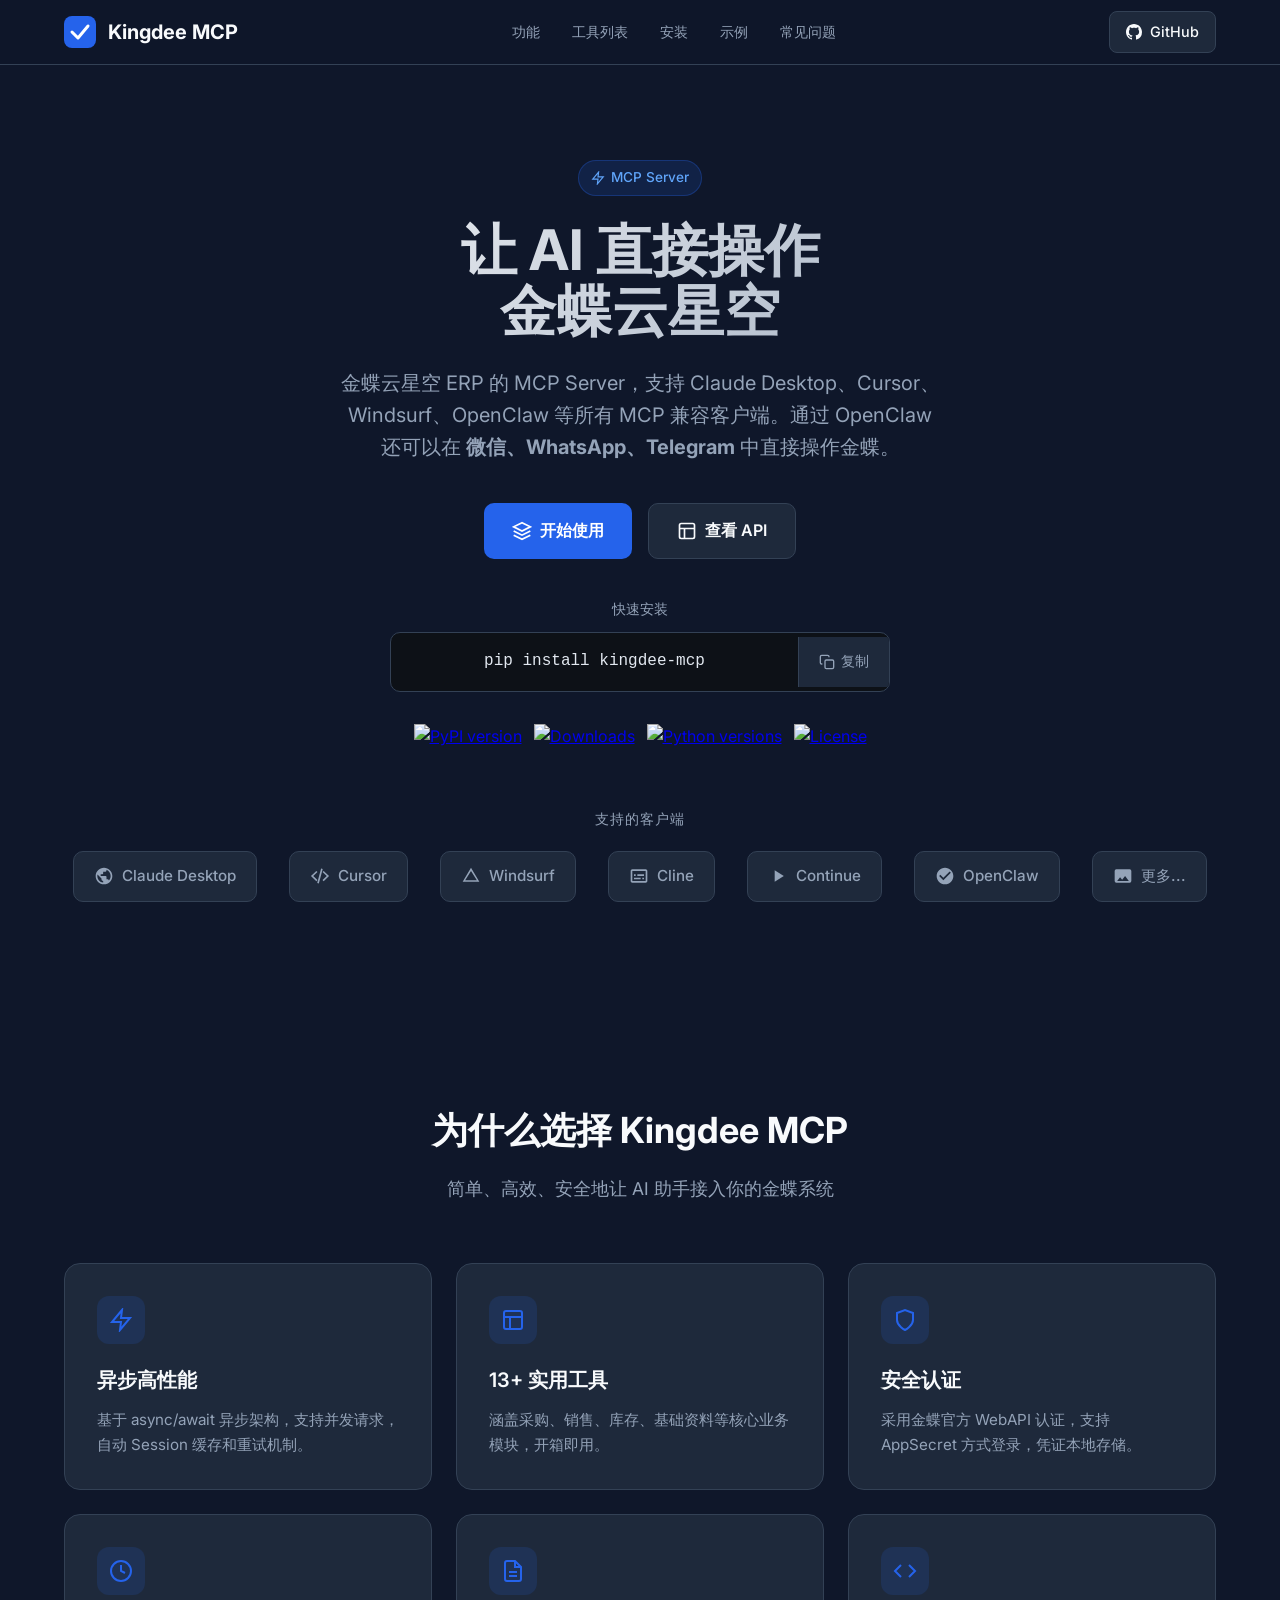
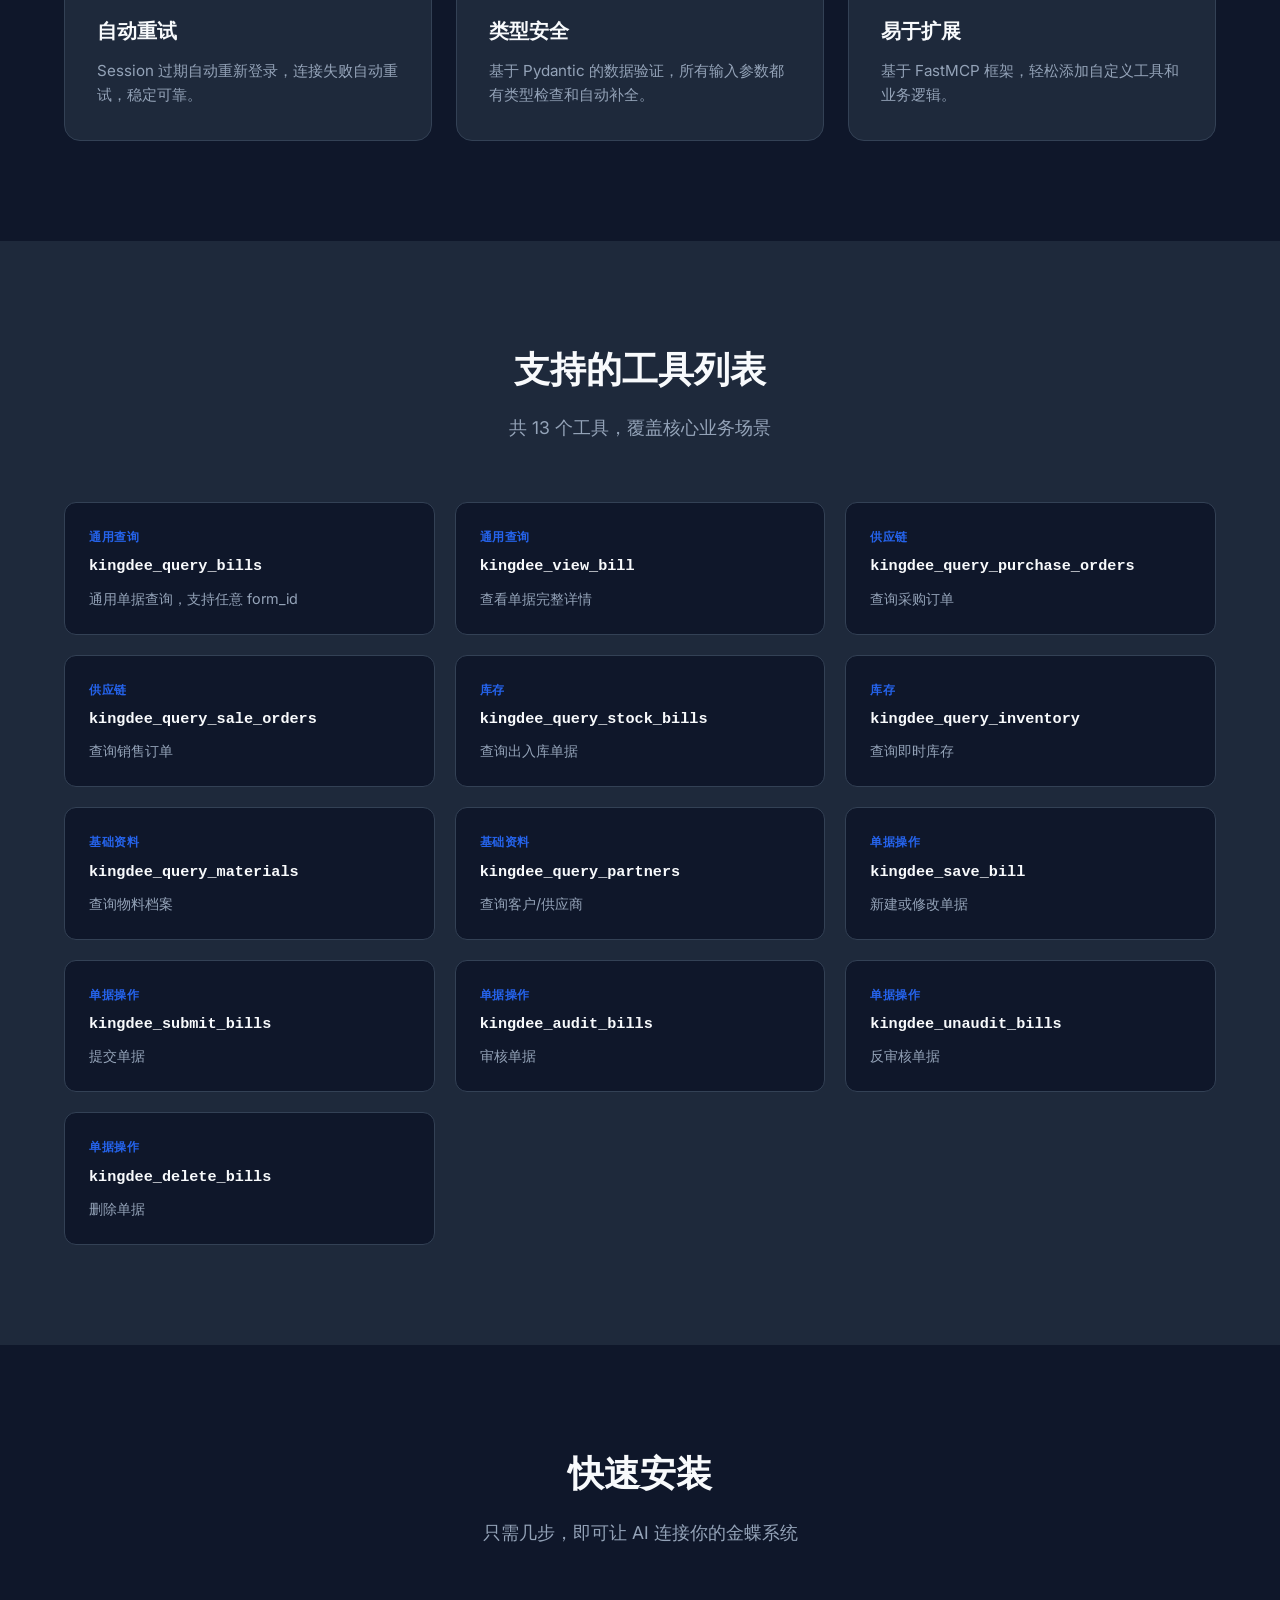
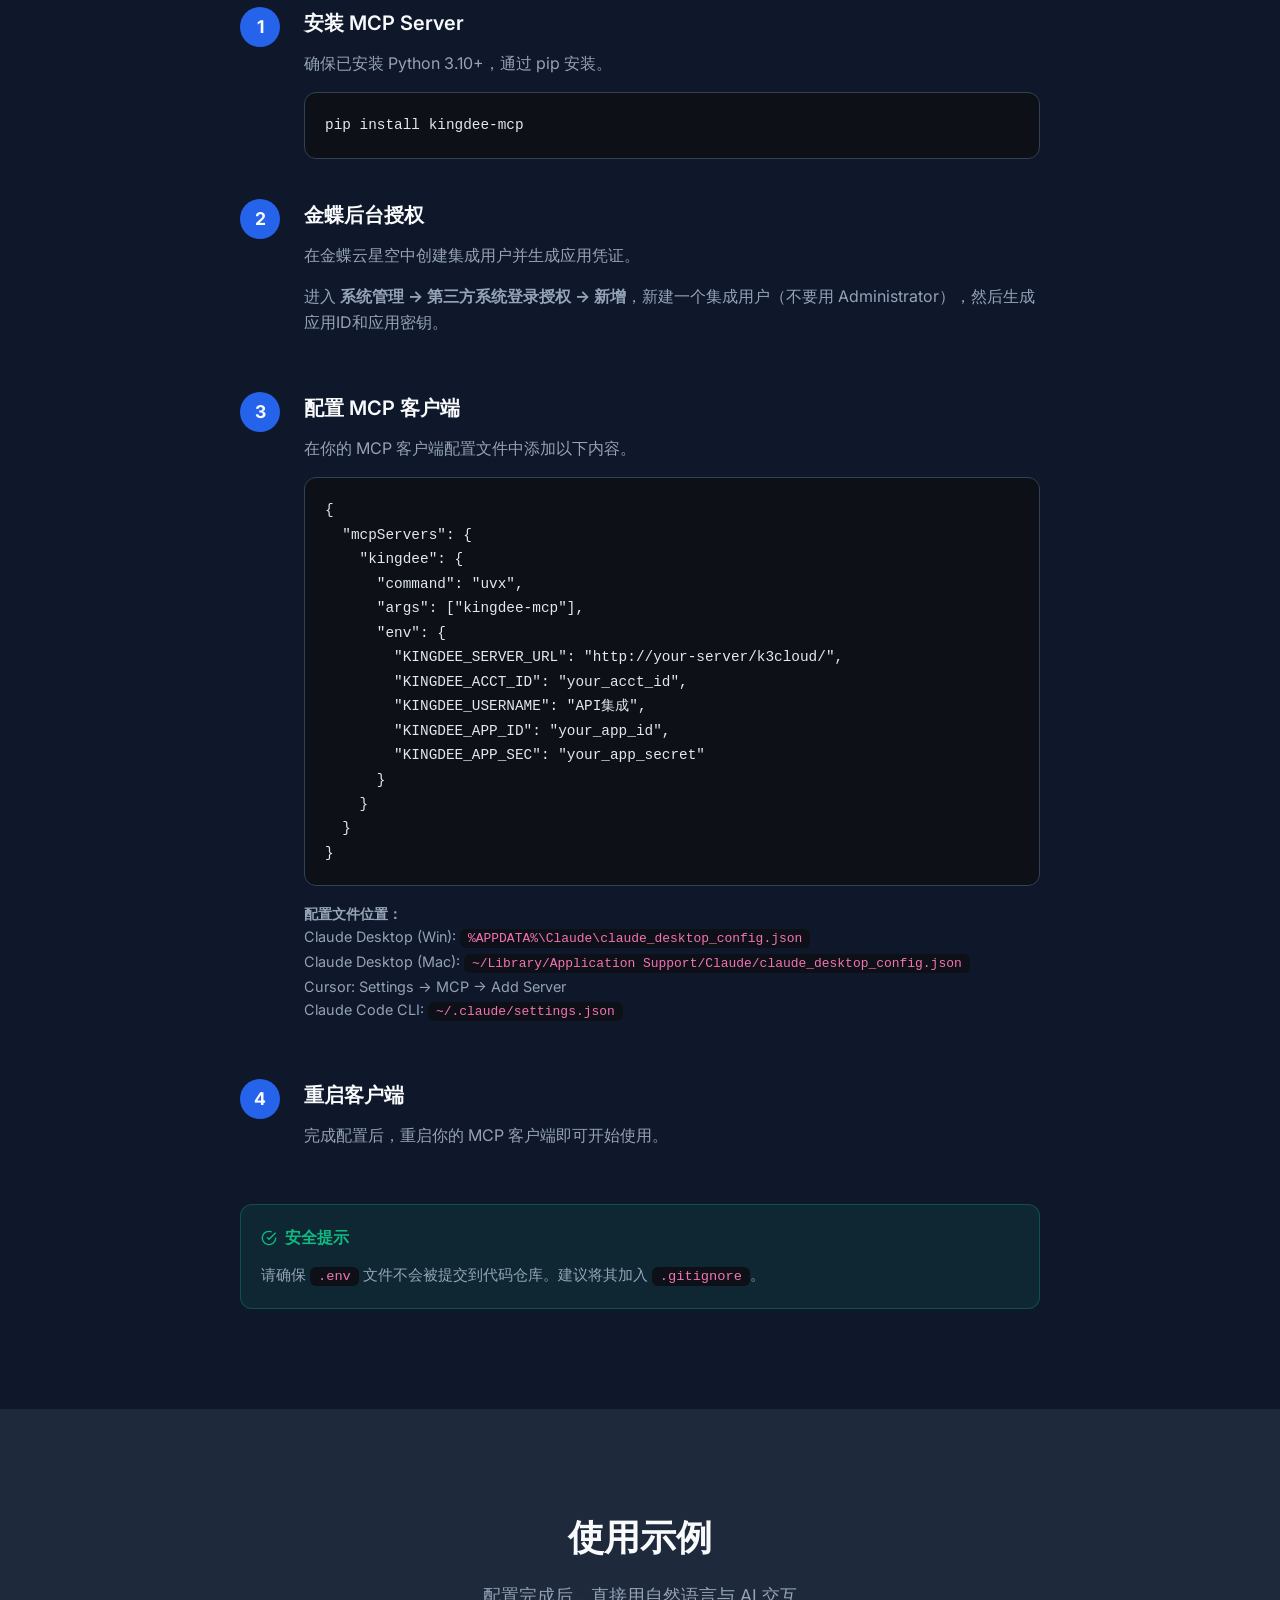
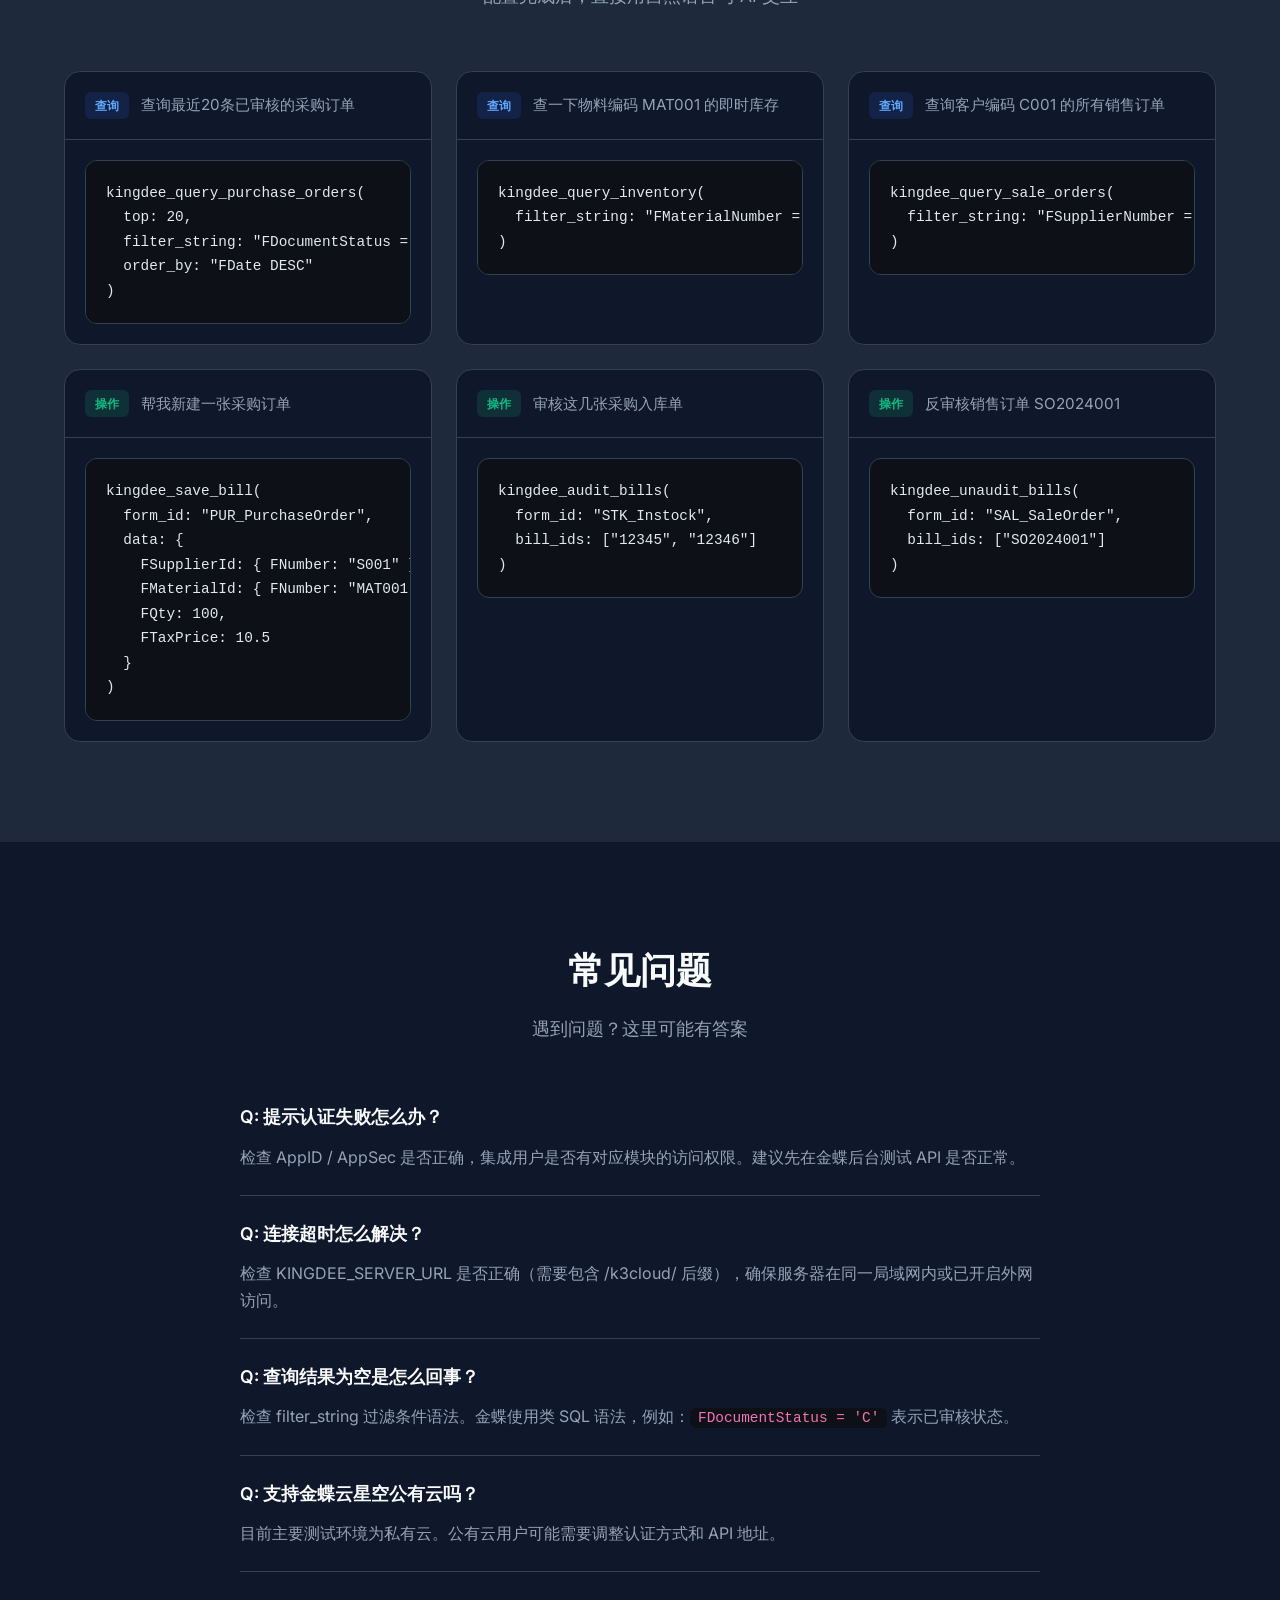
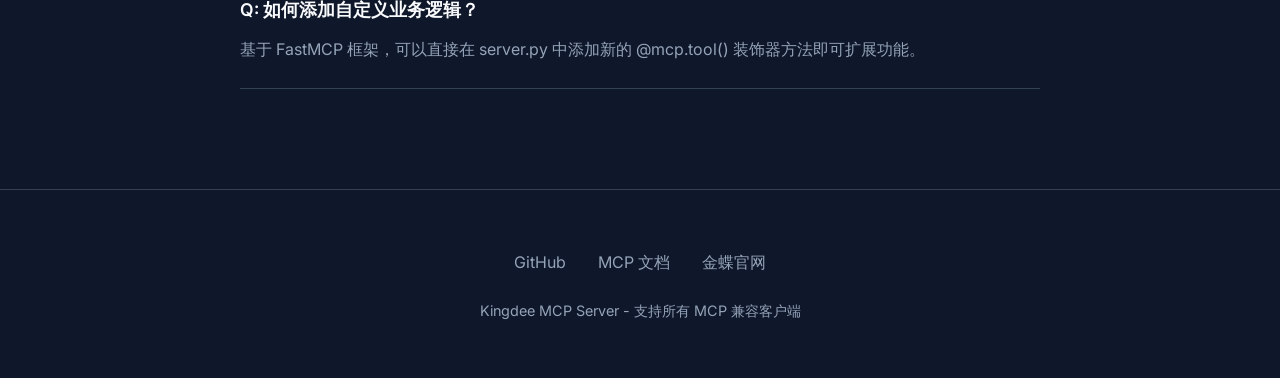
==== index.html @ 3f8d1c56 "Add homepage for GitHub Pages deployment Deploy the Kingdee MCP Server landing page to gh-pages bran" ====
<!DOCTYPE html>
<html lang="zh-CN">
<head>
  <meta charset="UTF-8">
  <meta name="viewport" content="width=device-width, initial-scale=1.0">
  <title>Kingdee MCP Server - 让 AI 直接操作金蝶云星空</title>
  <meta name="description" content="金蝶云星空 MCP Server，支持 Claude Desktop、Cursor、Windsurf、Cline 等所有 MCP 兼容客户端">
  <link rel="preconnect" href="https://fonts.googleapis.com">
  <link rel="preconnect" href="https://fonts.gstatic.com" crossorigin>
  <link href="https://fonts.googleapis.com/css2?family=Inter:wght@400;500;600;700&display=swap" rel="stylesheet">
  <style>
    :root {
      --primary: #2563eb;
      --primary-dark: #1d4ed8;
      --secondary: #64748b;
      --background: #0f172a;
      --surface: #1e293b;
      --surface-light: #334155;
      --text: #f8fafc;
      --text-muted: #94a3b8;
      --border: #334155;
      --success: #10b981;
      --code-bg: #0d1117;
    }

    * {
      margin: 0;
      padding: 0;
      box-sizing: border-box;
    }

    body {
      font-family: 'Inter', -apple-system, BlinkMacSystemFont, sans-serif;
      background: var(--background);
      color: var(--text);
      line-height: 1.6;
    }

    .container {
      max-width: 1200px;
      margin: 0 auto;
      padding: 0 24px;
    }

    /* Header */
    header {
      position: fixed;
      top: 0;
      left: 0;
      right: 0;
      z-index: 100;
      background: rgba(15, 23, 42, 0.9);
      backdrop-filter: blur(12px);
      border-bottom: 1px solid var(--border);
    }

    nav {
      display: flex;
      justify-content: space-between;
      align-items: center;
      height: 64px;
    }

    .logo {
      display: flex;
      align-items: center;
      gap: 12px;
      font-weight: 700;
      font-size: 1.25rem;
      color: var(--text);
      text-decoration: none;
    }

    .logo svg {
      width: 32px;
      height: 32px;
    }

    .nav-links {
      display: flex;
      gap: 32px;
      list-style: none;
    }

    .nav-links a {
      color: var(--text-muted);
      text-decoration: none;
      font-size: 0.9rem;
      font-weight: 500;
      transition: color 0.2s;
    }

    .nav-links a:hover {
      color: var(--text);
    }

    .github-btn {
      display: flex;
      align-items: center;
      gap: 8px;
      padding: 8px 16px;
      background: var(--surface);
      border: 1px solid var(--border);
      border-radius: 8px;
      color: var(--text);
      text-decoration: none;
      font-size: 0.9rem;
      font-weight: 500;
      transition: all 0.2s;
    }

    .github-btn:hover {
      background: var(--surface-light);
      border-color: var(--text-muted);
    }

    /* Hero */
    .hero {
      padding: 160px 0 100px;
      text-align: center;
    }

    .badge {
      display: inline-flex;
      align-items: center;
      gap: 6px;
      padding: 6px 12px;
      background: rgba(37, 99, 235, 0.15);
      border: 1px solid rgba(37, 99, 235, 0.3);
      border-radius: 20px;
      color: #60a5fa;
      font-size: 0.85rem;
      font-weight: 500;
      margin-bottom: 24px;
    }

    .hero h1 {
      font-size: 3.5rem;
      font-weight: 700;
      line-height: 1.1;
      margin-bottom: 24px;
      background: linear-gradient(135deg, #fff 0%, #94a3b8 100%);
      -webkit-background-clip: text;
      -webkit-text-fill-color: transparent;
      background-clip: text;
    }

    .hero p {
      font-size: 1.25rem;
      color: var(--text-muted);
      max-width: 600px;
      margin: 0 auto 40px;
    }

    .hero-buttons {
      display: flex;
      gap: 16px;
      justify-content: center;
      flex-wrap: wrap;
    }

    .btn {
      display: inline-flex;
      align-items: center;
      gap: 8px;
      padding: 14px 28px;
      border-radius: 10px;
      font-size: 1rem;
      font-weight: 600;
      text-decoration: none;
      transition: all 0.2s;
    }

    .btn-primary {
      background: var(--primary);
      color: white;
    }

    .btn-primary:hover {
      background: var(--primary-dark);
      transform: translateY(-2px);
    }

    .btn-secondary {
      background: var(--surface);
      color: var(--text);
      border: 1px solid var(--border);
    }

    .btn-secondary:hover {
      background: var(--surface-light);
    }

    /* Clients */
    .clients {
      margin-top: 60px;
      text-align: center;
    }

    .clients-label {
      font-size: 0.85rem;
      color: var(--text-muted);
      margin-bottom: 20px;
      text-transform: uppercase;
      letter-spacing: 1px;
    }

    .clients-grid {
      display: flex;
      justify-content: center;
      align-items: center;
      gap: 32px;
      flex-wrap: wrap;
    }

    .client-item {
      display: flex;
      align-items: center;
      gap: 8px;
      padding: 12px 20px;
      background: var(--surface);
      border: 1px solid var(--border);
      border-radius: 10px;
      color: var(--text-muted);
      font-size: 0.95rem;
      font-weight: 500;
      transition: all 0.2s;
    }

    .client-item:hover {
      border-color: var(--primary);
      color: var(--text);
      transform: translateY(-2px);
    }

    .client-item svg {
      width: 20px;
      height: 20px;
    }

    /* Badges */
    .badges {
      display: flex;
      justify-content: center;
      gap: 12px;
      margin-top: 32px;
      flex-wrap: wrap;
    }

    .badges a {
      transition: transform 0.2s;
    }

    .badges a:hover {
      transform: translateY(-2px);
    }

    /* Quick Install */
    .quick-install {
      margin-top: 40px;
      max-width: 500px;
      margin-left: auto;
      margin-right: auto;
    }

    .quick-install-label {
      font-size: 0.85rem;
      color: var(--text-muted);
      margin-bottom: 12px;
    }

    .install-box {
      display: flex;
      align-items: center;
      background: var(--code-bg);
      border: 1px solid var(--border);
      border-radius: 10px;
      overflow: hidden;
    }

    .install-box code {
      flex: 1;
      padding: 16px 20px;
      background: none;
      color: #e2e8f0;
      font-size: 1rem;
    }

    .copy-btn {
      padding: 16px 20px;
      background: var(--surface);
      border: none;
      border-left: 1px solid var(--border);
      color: var(--text-muted);
      cursor: pointer;
      transition: all 0.2s;
      display: flex;
      align-items: center;
      gap: 6px;
      font-size: 0.85rem;
    }

    .copy-btn:hover {
      background: var(--surface-light);
      color: var(--text);
    }

    .copy-btn.copied {
      color: var(--success);
    }

    .copy-btn svg {
      width: 16px;
      height: 16px;
    }

    /* Code block copy button */
    .code-wrapper {
      position: relative;
    }

    .code-wrapper pre {
      margin: 0;
    }

    .code-copy-btn {
      position: absolute;
      top: 12px;
      right: 12px;
      padding: 8px 12px;
      background: var(--surface);
      border: 1px solid var(--border);
      border-radius: 6px;
      color: var(--text-muted);
      cursor: pointer;
      font-size: 0.75rem;
      display: flex;
      align-items: center;
      gap: 4px;
      transition: all 0.2s;
      opacity: 0;
    }

    .code-wrapper:hover .code-copy-btn {
      opacity: 1;
    }

    .code-copy-btn:hover {
      background: var(--surface-light);
      color: var(--text);
    }

    .code-copy-btn.copied {
      color: var(--success);
      border-color: var(--success);
    }

    .code-copy-btn svg {
      width: 14px;
      height: 14px;
    }

    /* Features */
    .features {
      padding: 100px 0;
    }

    .section-header {
      text-align: center;
      margin-bottom: 60px;
    }

    .section-header h2 {
      font-size: 2.25rem;
      font-weight: 700;
      margin-bottom: 16px;
    }

    .section-header p {
      color: var(--text-muted);
      font-size: 1.1rem;
    }

    .features-grid {
      display: grid;
      grid-template-columns: repeat(auto-fit, minmax(300px, 1fr));
      gap: 24px;
    }

    .feature-card {
      background: var(--surface);
      border: 1px solid var(--border);
      border-radius: 16px;
      padding: 32px;
      transition: all 0.3s;
    }

    .feature-card:hover {
      border-color: var(--primary);
      transform: translateY(-4px);
    }

    .feature-icon {
      width: 48px;
      height: 48px;
      background: rgba(37, 99, 235, 0.15);
      border-radius: 12px;
      display: flex;
      align-items: center;
      justify-content: center;
      margin-bottom: 20px;
    }

    .feature-icon svg {
      width: 24px;
      height: 24px;
      color: var(--primary);
    }

    .feature-card h3 {
      font-size: 1.25rem;
      font-weight: 600;
      margin-bottom: 12px;
    }

    .feature-card p {
      color: var(--text-muted);
      font-size: 0.95rem;
    }

    /* Tools */
    .tools {
      padding: 100px 0;
      background: var(--surface);
    }

    .tools-grid {
      display: grid;
      grid-template-columns: repeat(auto-fit, minmax(280px, 1fr));
      gap: 20px;
    }

    .tool-card {
      background: var(--background);
      border: 1px solid var(--border);
      border-radius: 12px;
      padding: 24px;
      transition: all 0.2s;
    }

    .tool-card:hover {
      border-color: var(--primary);
    }

    .tool-category {
      font-size: 0.75rem;
      font-weight: 600;
      text-transform: uppercase;
      letter-spacing: 0.5px;
      color: var(--primary);
      margin-bottom: 8px;
    }

    .tool-name {
      font-family: 'SF Mono', Monaco, Consolas, monospace;
      font-size: 0.95rem;
      font-weight: 600;
      color: var(--text);
      margin-bottom: 8px;
    }

    .tool-desc {
      font-size: 0.9rem;
      color: var(--text-muted);
    }

    /* Installation */
    .installation {
      padding: 100px 0;
    }

    .install-steps {
      max-width: 800px;
      margin: 0 auto;
    }

    .install-step {
      display: flex;
      gap: 24px;
      margin-bottom: 40px;
    }

    .step-number {
      flex-shrink: 0;
      width: 40px;
      height: 40px;
      background: var(--primary);
      border-radius: 50%;
      display: flex;
      align-items: center;
      justify-content: center;
      font-weight: 700;
      font-size: 1.1rem;
    }

    .step-content {
      flex: 1;
    }

    .step-content h3 {
      font-size: 1.25rem;
      font-weight: 600;
      margin-bottom: 12px;
    }

    .step-content p {
      color: var(--text-muted);
      margin-bottom: 16px;
    }

    code {
      font-family: 'SF Mono', Monaco, Consolas, monospace;
      background: var(--code-bg);
      padding: 2px 8px;
      border-radius: 6px;
      font-size: 0.9em;
      color: #f472b6;
    }

    pre {
      background: var(--code-bg);
      border: 1px solid var(--border);
      border-radius: 12px;
      padding: 20px;
      overflow-x: auto;
      margin: 16px 0;
    }

    pre code {
      background: none;
      padding: 0;
      color: #e2e8f0;
      font-size: 0.9rem;
      line-height: 1.7;
    }

    .config-note {
      background: rgba(16, 185, 129, 0.1);
      border: 1px solid rgba(16, 185, 129, 0.3);
      border-radius: 12px;
      padding: 20px;
      margin-top: 40px;
    }

    .config-note h4 {
      display: flex;
      align-items: center;
      gap: 8px;
      color: var(--success);
      font-size: 1rem;
      margin-bottom: 12px;
    }

    .config-note p {
      color: var(--text-muted);
      font-size: 0.95rem;
    }

    /* Examples */
    .examples {
      padding: 100px 0;
      background: var(--surface);
    }

    .examples-grid {
      display: grid;
      grid-template-columns: repeat(auto-fit, minmax(350px, 1fr));
      gap: 24px;
    }

    .example-card {
      background: var(--background);
      border: 1px solid var(--border);
      border-radius: 16px;
      overflow: hidden;
    }

    .example-header {
      display: flex;
      align-items: center;
      gap: 12px;
      padding: 20px;
      border-bottom: 1px solid var(--border);
    }

    .example-type {
      font-size: 0.75rem;
      font-weight: 600;
      text-transform: uppercase;
      padding: 4px 10px;
      border-radius: 6px;
    }

    .example-type.query {
      background: rgba(37, 99, 235, 0.15);
      color: #60a5fa;
    }

    .example-type.action {
      background: rgba(16, 185, 129, 0.15);
      color: var(--success);
    }

    .example-prompt {
      font-size: 0.95rem;
      color: var(--text-muted);
    }

    .example-body {
      padding: 20px;
    }

    .example-body pre {
      margin: 0;
    }

    /* FAQ */
    .faq {
      padding: 100px 0;
    }

    .faq-list {
      max-width: 800px;
      margin: 0 auto;
    }

    .faq-item {
      border-bottom: 1px solid var(--border);
      padding: 24px 0;
    }

    .faq-item:first-child {
      padding-top: 0;
    }

    .faq-question {
      font-size: 1.1rem;
      font-weight: 600;
      margin-bottom: 12px;
      color: var(--text);
    }

    .faq-answer {
      color: var(--text-muted);
      line-height: 1.7;
    }

    /* Footer */
    footer {
      padding: 60px 0;
      border-top: 1px solid var(--border);
      text-align: center;
    }

    .footer-links {
      display: flex;
      justify-content: center;
      gap: 32px;
      margin-bottom: 24px;
    }

    .footer-links a {
      color: var(--text-muted);
      text-decoration: none;
      transition: color 0.2s;
    }

    .footer-links a:hover {
      color: var(--text);
    }

    .footer-copy {
      color: var(--text-muted);
      font-size: 0.9rem;
    }

    /* Responsive */
    @media (max-width: 768px) {
      .hero h1 {
        font-size: 2.5rem;
      }

      .nav-links {
        display: none;
      }

      .features-grid,
      .tools-grid,
      .examples-grid {
        grid-template-columns: 1fr;
      }

      .install-step {
        flex-direction: column;
        gap: 16px;
      }
    }

    /* Scrollbar */
    ::-webkit-scrollbar {
      width: 8px;
      height: 8px;
    }

    ::-webkit-scrollbar-track {
      background: var(--background);
    }

    ::-webkit-scrollbar-thumb {
      background: var(--surface-light);
      border-radius: 4px;
    }

    ::-webkit-scrollbar-thumb:hover {
      background: var(--secondary);
    }
  </style>
</head>
<body>
  <header>
    <div class="container">
      <nav>
        <a href="#" class="logo">
          <svg viewBox="0 0 32 32" fill="none" xmlns="http://www.w3.org/2000/svg">
            <rect width="32" height="32" rx="8" fill="#2563eb"/>
            <path d="M8 16L14 22L24 10" stroke="white" stroke-width="3" stroke-linecap="round" stroke-linejoin="round"/>
          </svg>
          Kingdee MCP
        </a>
        <ul class="nav-links">
          <li><a href="#features">功能</a></li>
          <li><a href="#tools">工具列表</a></li>
          <li><a href="#install">安装</a></li>
          <li><a href="#examples">示例</a></li>
          <li><a href="#faq">常见问题</a></li>
        </ul>
        <a href="https://github.com/WaHaiLong/KingdeeMCP" class="github-btn" target="_blank">
          <svg width="16" height="16" viewBox="0 0 16 16" fill="currentColor">
            <path d="M8 0C3.58 0 0 3.58 0 8c0 3.54 2.29 6.53 5.47 7.59.4.07.55-.17.55-.38 0-.19-.01-.82-.01-1.49-2.01.37-2.53-.49-2.69-.94-.09-.23-.48-.94-.82-1.13-.28-.15-.68-.52-.01-.53.63-.01 1.08.58 1.23.82.72 1.21 1.87.87 2.33.66.07-.52.28-.87.51-1.07-1.78-.2-3.64-.89-3.64-3.95 0-.87.31-1.59.82-2.15-.08-.2-.36-1.02.08-2.12 0 0 .67-.21 2.2.82.64-.18 1.32-.27 2-.27.68 0 1.36.09 2 .27 1.53-1.04 2.2-.82 2.2-.82.44 1.1.16 1.92.08 2.12.51.56.82 1.27.82 2.15 0 3.07-1.87 3.75-3.65 3.95.29.25.54.73.54 1.48 0 1.07-.01 1.93-.01 2.2 0 .21.15.46.55.38A8.013 8.013 0 0016 8c0-4.42-3.58-8-8-8z"/>
          </svg>
          GitHub
        </a>
      </nav>
    </div>
  </header>

  <main>
    <section class="hero">
      <div class="container">
        <div class="badge">
          <svg width="14" height="14" viewBox="0 0 24 24" fill="none" stroke="currentColor" stroke-width="2">
            <path d="M13 2L3 14h9l-1 8 10-12h-9l1-8z"/>
          </svg>
          MCP Server
        </div>
        <h1>让 AI 直接操作<br>金蝶云星空</h1>
        <p>金蝶云星空 ERP 的 MCP Server，支持 Claude Desktop、Cursor、Windsurf、OpenClaw 等所有 MCP 兼容客户端。通过 OpenClaw 还可以在 <strong>微信、WhatsApp、Telegram</strong> 中直接操作金蝶。</p>
        <div class="hero-buttons">
          <a href="#install" class="btn btn-primary">
            <svg width="20" height="20" viewBox="0 0 24 24" fill="none" stroke="currentColor" stroke-width="2">
              <path d="M12 2L2 7l10 5 10-5-10-5zM2 17l10 5 10-5M2 12l10 5 10-5"/>
            </svg>
            开始使用
          </a>
          <a href="#tools" class="btn btn-secondary">
            <svg width="20" height="20" viewBox="0 0 24 24" fill="none" stroke="currentColor" stroke-width="2">
              <rect x="3" y="3" width="18" height="18" rx="2"/>
              <path d="M3 9h18M9 21V9"/>
            </svg>
            查看 API
          </a>
        </div>

        <!-- Quick Install -->
        <div class="quick-install">
          <div class="quick-install-label">快速安装</div>
          <div class="install-box">
            <code>pip install kingdee-mcp</code>
            <button class="copy-btn" onclick="copyInstall(this)">
              <svg viewBox="0 0 24 24" fill="none" stroke="currentColor" stroke-width="2">
                <rect x="9" y="9" width="13" height="13" rx="2"/>
                <path d="M5 15H4a2 2 0 0 1-2-2V4a2 2 0 0 1 2-2h9a2 2 0 0 1 2 2v1"/>
              </svg>
              复制
            </button>
          </div>
        </div>

        <!-- PyPI Badges -->
        <div class="badges">
          <a href="https://pypi.org/project/kingdee-mcp/" target="_blank">
            <img src="https://img.shields.io/pypi/v/kingdee-mcp?style=flat-square&color=2563eb" alt="PyPI version">
          </a>
          <a href="https://pypi.org/project/kingdee-mcp/" target="_blank">
            <img src="https://img.shields.io/pypi/dm/kingdee-mcp?style=flat-square&color=10b981" alt="Downloads">
          </a>
          <a href="https://pypi.org/project/kingdee-mcp/" target="_blank">
            <img src="https://img.shields.io/pypi/pyversions/kingdee-mcp?style=flat-square" alt="Python versions">
          </a>
          <a href="https://github.com/WaHaiLong/KingdeeMCP/blob/main/LICENSE" target="_blank">
            <img src="https://img.shields.io/badge/license-MIT-blue?style=flat-square" alt="License">
          </a>
        </div>

        <!-- Supported Clients -->
        <div class="clients">
          <div class="clients-label">支持的客户端</div>
          <div class="clients-grid">
            <div class="client-item">
              <svg viewBox="0 0 24 24" fill="currentColor">
                <path d="M12 2C6.48 2 2 6.48 2 12s4.48 10 10 10 10-4.48 10-10S17.52 2 12 2zm-1 17.93c-3.95-.49-7-3.85-7-7.93 0-.62.08-1.21.21-1.79L9 15v1c0 1.1.9 2 2 2v1.93zm6.9-2.54c-.26-.81-1-1.39-1.9-1.39h-1v-3c0-.55-.45-1-1-1H8v-2h2c.55 0 1-.45 1-1V7h2c1.1 0 2-.9 2-2v-.41c2.93 1.19 5 4.06 5 7.41 0 2.08-.8 3.97-2.1 5.39z"/>
              </svg>
              Claude Desktop
            </div>
            <div class="client-item">
              <svg viewBox="0 0 24 24" fill="currentColor">
                <path d="M13.325 3.05L8.667 20.432l1.932.518 4.658-17.382-1.932-.518zM7.612 18.36l1.36-1.448-.001-.019-5.094-4.78 5.095-4.779-.001-.02-1.36-1.448-6.484 6.248 6.485 6.246zm8.776 0l6.485-6.246-6.485-6.248-1.36 1.448-.001.02 5.095 4.779-5.094 4.78-.001.019 1.36 1.448z"/>
              </svg>
              Cursor
            </div>
            <div class="client-item">
              <svg viewBox="0 0 24 24" fill="currentColor">
                <path d="M12 2L2 19h20L12 2zm0 4l7 11H5l7-11z"/>
              </svg>
              Windsurf
            </div>
            <div class="client-item">
              <svg viewBox="0 0 24 24" fill="currentColor">
                <path d="M20 4H4c-1.1 0-2 .9-2 2v12c0 1.1.9 2 2 2h16c1.1 0 2-.9 2-2V6c0-1.1-.9-2-2-2zm0 14H4V6h16v12zM6 10h2v2H6v-2zm0 4h8v2H6v-2zm10 0h2v2h-2v-2zm-6-4h8v2h-8v-2z"/>
              </svg>
              Cline
            </div>
            <div class="client-item">
              <svg viewBox="0 0 24 24" fill="currentColor">
                <path d="M8 5v14l11-7z"/>
              </svg>
              Continue
            </div>
            <div class="client-item" title="通过 WhatsApp/Telegram/微信操作">
              <svg viewBox="0 0 24 24" fill="currentColor">
                <path d="M12 2C6.48 2 2 6.48 2 12s4.48 10 10 10 10-4.48 10-10S17.52 2 12 2zm-2 15l-5-5 1.41-1.41L10 14.17l7.59-7.59L19 8l-9 9z"/>
              </svg>
              OpenClaw
            </div>
            <div class="client-item">
              <svg viewBox="0 0 24 24" fill="currentColor">
                <path d="M20 4H4a2 2 0 0 0-2 2v12a2 2 0 0 0 2 2h16a2 2 0 0 0 2-2V6a2 2 0 0 0-2-2zM5 18l3.5-4.5 2.5 3 3.5-4.5 4.5 6H5z"/>
              </svg>
              更多...
            </div>
          </div>
        </div>
      </div>
    </section>

    <section id="features" class="features">
      <div class="container">
        <div class="section-header">
          <h2>为什么选择 Kingdee MCP</h2>
          <p>简单、高效、安全地让 AI 助手接入你的金蝶系统</p>
        </div>
        <div class="features-grid">
          <div class="feature-card">
            <div class="feature-icon">
              <svg viewBox="0 0 24 24" fill="none" stroke="currentColor" stroke-width="2">
                <path d="M13 2L3 14h9l-1 8 10-12h-9l1-8z"/>
              </svg>
            </div>
            <h3>异步高性能</h3>
            <p>基于 async/await 异步架构，支持并发请求，自动 Session 缓存和重试机制。</p>
          </div>
          <div class="feature-card">
            <div class="feature-icon">
              <svg viewBox="0 0 24 24" fill="none" stroke="currentColor" stroke-width="2">
                <rect x="3" y="3" width="18" height="18" rx="2"/>
                <path d="M3 9h18M9 21V9"/>
              </svg>
            </div>
            <h3>13+ 实用工具</h3>
            <p>涵盖采购、销售、库存、基础资料等核心业务模块，开箱即用。</p>
          </div>
          <div class="feature-card">
            <div class="feature-icon">
              <svg viewBox="0 0 24 24" fill="none" stroke="currentColor" stroke-width="2">
                <path d="M12 22s8-4 8-10V5l-8-3-8 3v7c0 6 8 10 8 10z"/>
              </svg>
            </div>
            <h3>安全认证</h3>
            <p>采用金蝶官方 WebAPI 认证，支持 AppSecret 方式登录，凭证本地存储。</p>
          </div>
          <div class="feature-card">
            <div class="feature-icon">
              <svg viewBox="0 0 24 24" fill="none" stroke="currentColor" stroke-width="2">
                <circle cx="12" cy="12" r="10"/>
                <path d="M12 6v6l4 2"/>
              </svg>
            </div>
            <h3>自动重试</h3>
            <p>Session 过期自动重新登录，连接失败自动重试，稳定可靠。</p>
          </div>
          <div class="feature-card">
            <div class="feature-icon">
              <svg viewBox="0 0 24 24" fill="none" stroke="currentColor" stroke-width="2">
                <path d="M14 2H6a2 2 0 0 0-2 2v16a2 2 0 0 0 2 2h12a2 2 0 0 0 2-2V8z"/>
                <polyline points="14,2 14,8 20,8"/>
                <line x1="16" y1="13" x2="8" y2="13"/>
                <line x1="16" y1="17" x2="8" y2="17"/>
              </svg>
            </div>
            <h3>类型安全</h3>
            <p>基于 Pydantic 的数据验证，所有输入参数都有类型检查和自动补全。</p>
          </div>
          <div class="feature-card">
            <div class="feature-icon">
              <svg viewBox="0 0 24 24" fill="none" stroke="currentColor" stroke-width="2">
                <polyline points="16,18 22,12 16,6"/>
                <polyline points="8,6 2,12 8,18"/>
              </svg>
            </div>
            <h3>易于扩展</h3>
            <p>基于 FastMCP 框架，轻松添加自定义工具和业务逻辑。</p>
          </div>
        </div>
      </div>
    </section>

    <section id="tools" class="tools">
      <div class="container">
        <div class="section-header">
          <h2>支持的工具列表</h2>
          <p>共 13 个工具，覆盖核心业务场景</p>
        </div>
        <div class="tools-grid">
          <div class="tool-card">
            <div class="tool-category">通用查询</div>
            <div class="tool-name">kingdee_query_bills</div>
            <div class="tool-desc">通用单据查询，支持任意 form_id</div>
          </div>
          <div class="tool-card">
            <div class="tool-category">通用查询</div>
            <div class="tool-name">kingdee_view_bill</div>
            <div class="tool-desc">查看单据完整详情</div>
          </div>
          <div class="tool-card">
            <div class="tool-category">供应链</div>
            <div class="tool-name">kingdee_query_purchase_orders</div>
            <div class="tool-desc">查询采购订单</div>
          </div>
          <div class="tool-card">
            <div class="tool-category">供应链</div>
            <div class="tool-name">kingdee_query_sale_orders</div>
            <div class="tool-desc">查询销售订单</div>
          </div>
          <div class="tool-card">
            <div class="tool-category">库存</div>
            <div class="tool-name">kingdee_query_stock_bills</div>
            <div class="tool-desc">查询出入库单据</div>
          </div>
          <div class="tool-card">
            <div class="tool-category">库存</div>
            <div class="tool-name">kingdee_query_inventory</div>
            <div class="tool-desc">查询即时库存</div>
          </div>
          <div class="tool-card">
            <div class="tool-category">基础资料</div>
            <div class="tool-name">kingdee_query_materials</div>
            <div class="tool-desc">查询物料档案</div>
          </div>
          <div class="tool-card">
            <div class="tool-category">基础资料</div>
            <div class="tool-name">kingdee_query_partners</div>
            <div class="tool-desc">查询客户/供应商</div>
          </div>
          <div class="tool-card">
            <div class="tool-category">单据操作</div>
            <div class="tool-name">kingdee_save_bill</div>
            <div class="tool-desc">新建或修改单据</div>
          </div>
          <div class="tool-card">
            <div class="tool-category">单据操作</div>
            <div class="tool-name">kingdee_submit_bills</div>
            <div class="tool-desc">提交单据</div>
          </div>
          <div class="tool-card">
            <div class="tool-category">单据操作</div>
            <div class="tool-name">kingdee_audit_bills</div>
            <div class="tool-desc">审核单据</div>
          </div>
          <div class="tool-card">
            <div class="tool-category">单据操作</div>
            <div class="tool-name">kingdee_unaudit_bills</div>
            <div class="tool-desc">反审核单据</div>
          </div>
          <div class="tool-card">
            <div class="tool-category">单据操作</div>
            <div class="tool-name">kingdee_delete_bills</div>
            <div class="tool-desc">删除单据</div>
          </div>
        </div>
      </div>
    </section>

    <section id="install" class="installation">
      <div class="container">
        <div class="section-header">
          <h2>快速安装</h2>
          <p>只需几步，即可让 AI 连接你的金蝶系统</p>
        </div>
        <div class="install-steps">
          <div class="install-step">
            <div class="step-number">1</div>
            <div class="step-content">
              <h3>安装 MCP Server</h3>
              <p>确保已安装 Python 3.10+，通过 pip 安装。</p>
              <div class="code-wrapper">
                <pre><code>pip install kingdee-mcp</code></pre>
                <button class="code-copy-btn" onclick="copyCode(this)">
                  <svg viewBox="0 0 24 24" fill="none" stroke="currentColor" stroke-width="2"><rect x="9" y="9" width="13" height="13" rx="2"/><path d="M5 15H4a2 2 0 0 1-2-2V4a2 2 0 0 1 2-2h9a2 2 0 0 1 2 2v1"/></svg>
                  复制
                </button>
              </div>
            </div>
          </div>
          <div class="install-step">
            <div class="step-number">2</div>
            <div class="step-content">
              <h3>金蝶后台授权</h3>
              <p>在金蝶云星空中创建集成用户并生成应用凭证。</p>
              <p>进入 <strong>系统管理 → 第三方系统登录授权 → 新增</strong>，新建一个集成用户（不要用 Administrator），然后生成应用ID和应用密钥。</p>
            </div>
          </div>
          <div class="install-step">
            <div class="step-number">3</div>
            <div class="step-content">
              <h3>配置 MCP 客户端</h3>
              <p>在你的 MCP 客户端配置文件中添加以下内容。</p>
              <div class="code-wrapper">
                <pre><code>{
  "mcpServers": {
    "kingdee": {
      "command": "uvx",
      "args": ["kingdee-mcp"],
      "env": {
        "KINGDEE_SERVER_URL": "http://your-server/k3cloud/",
        "KINGDEE_ACCT_ID": "your_acct_id",
        "KINGDEE_USERNAME": "API集成",
        "KINGDEE_APP_ID": "your_app_id",
        "KINGDEE_APP_SEC": "your_app_secret"
      }
    }
  }
}</code></pre>
                <button class="code-copy-btn" onclick="copyCode(this)">
                  <svg viewBox="0 0 24 24" fill="none" stroke="currentColor" stroke-width="2"><rect x="9" y="9" width="13" height="13" rx="2"/><path d="M5 15H4a2 2 0 0 1-2-2V4a2 2 0 0 1 2-2h9a2 2 0 0 1 2 2v1"/></svg>
                  复制
                </button>
              </div>
              <p style="margin-top: 16px; font-size: 0.9rem; color: var(--text-muted);">
                <strong>配置文件位置：</strong><br>
                Claude Desktop (Win): <code>%APPDATA%\Claude\claude_desktop_config.json</code><br>
                Claude Desktop (Mac): <code>~/Library/Application Support/Claude/claude_desktop_config.json</code><br>
                Cursor: Settings → MCP → Add Server<br>
                Claude Code CLI: <code>~/.claude/settings.json</code>
              </p>
            </div>
          </div>
          <div class="install-step">
            <div class="step-number">4</div>
            <div class="step-content">
              <h3>重启客户端</h3>
              <p>完成配置后，重启你的 MCP 客户端即可开始使用。</p>
            </div>
          </div>
          <div class="config-note">
            <h4>
              <svg width="16" height="16" viewBox="0 0 24 24" fill="none" stroke="currentColor" stroke-width="2">
                <path d="M22 11.08V12a10 10 0 1 1-5.93-9.14"/>
                <polyline points="22,4 12,14.01 9,11.01"/>
              </svg>
              安全提示
            </h4>
            <p>请确保 <code>.env</code> 文件不会被提交到代码仓库。建议将其加入 <code>.gitignore</code>。</p>
          </div>
        </div>
      </div>
    </section>

    <section id="examples" class="examples">
      <div class="container">
        <div class="section-header">
          <h2>使用示例</h2>
          <p>配置完成后，直接用自然语言与 AI 交互</p>
        </div>
        <div class="examples-grid">
          <div class="example-card">
            <div class="example-header">
              <span class="example-type query">查询</span>
              <span class="example-prompt">查询最近20条已审核的采购订单</span>
            </div>
            <div class="example-body">
              <pre><code>kingdee_query_purchase_orders(
  top: 20,
  filter_string: "FDocumentStatus = 'C'",
  order_by: "FDate DESC"
)</code></pre>
            </div>
          </div>
          <div class="example-card">
            <div class="example-header">
              <span class="example-type query">查询</span>
              <span class="example-prompt">查一下物料编码 MAT001 的即时库存</span>
            </div>
            <div class="example-body">
              <pre><code>kingdee_query_inventory(
  filter_string: "FMaterialNumber = 'MAT001'"
)</code></pre>
            </div>
          </div>
          <div class="example-card">
            <div class="example-header">
              <span class="example-type query">查询</span>
              <span class="example-prompt">查询客户编码 C001 的所有销售订单</span>
            </div>
            <div class="example-body">
              <pre><code>kingdee_query_sale_orders(
  filter_string: "FSupplierNumber = 'C001'"
)</code></pre>
            </div>
          </div>
          <div class="example-card">
            <div class="example-header">
              <span class="example-type action">操作</span>
              <span class="example-prompt">帮我新建一张采购订单</span>
            </div>
            <div class="example-body">
              <pre><code>kingdee_save_bill(
  form_id: "PUR_PurchaseOrder",
  data: {
    FSupplierId: { FNumber: "S001" },
    FMaterialId: { FNumber: "MAT001" },
    FQty: 100,
    FTaxPrice: 10.5
  }
)</code></pre>
            </div>
          </div>
          <div class="example-card">
            <div class="example-header">
              <span class="example-type action">操作</span>
              <span class="example-prompt">审核这几张采购入库单</span>
            </div>
            <div class="example-body">
              <pre><code>kingdee_audit_bills(
  form_id: "STK_Instock",
  bill_ids: ["12345", "12346"]
)</code></pre>
            </div>
          </div>
          <div class="example-card">
            <div class="example-header">
              <span class="example-type action">操作</span>
              <span class="example-prompt">反审核销售订单 SO2024001</span>
            </div>
            <div class="example-body">
              <pre><code>kingdee_unaudit_bills(
  form_id: "SAL_SaleOrder",
  bill_ids: ["SO2024001"]
)</code></pre>
            </div>
          </div>
        </div>
      </div>
    </section>

    <section id="faq" class="faq">
      <div class="container">
        <div class="section-header">
          <h2>常见问题</h2>
          <p>遇到问题？这里可能有答案</p>
        </div>
        <div class="faq-list">
          <div class="faq-item">
            <div class="faq-question">Q: 提示认证失败怎么办？</div>
            <div class="faq-answer">检查 AppID / AppSec 是否正确，集成用户是否有对应模块的访问权限。建议先在金蝶后台测试 API 是否正常。</div>
          </div>
          <div class="faq-item">
            <div class="faq-question">Q: 连接超时怎么解决？</div>
            <div class="faq-answer">检查 KINGDEE_SERVER_URL 是否正确（需要包含 /k3cloud/ 后缀），确保服务器在同一局域网内或已开启外网访问。</div>
          </div>
          <div class="faq-item">
            <div class="faq-question">Q: 查询结果为空是怎么回事？</div>
            <div class="faq-answer">检查 filter_string 过滤条件语法。金蝶使用类 SQL 语法，例如：<code>FDocumentStatus = 'C'</code> 表示已审核状态。</div>
          </div>
          <div class="faq-item">
            <div class="faq-question">Q: 支持金蝶云星空公有云吗？</div>
            <div class="faq-answer">目前主要测试环境为私有云。公有云用户可能需要调整认证方式和 API 地址。</div>
          </div>
          <div class="faq-item">
            <div class="faq-question">Q: 如何添加自定义业务逻辑？</div>
            <div class="faq-answer">基于 FastMCP 框架，可以直接在 server.py 中添加新的 @mcp.tool() 装饰器方法即可扩展功能。</div>
          </div>
        </div>
      </div>
    </section>
  </main>

  <footer>
    <div class="container">
      <div class="footer-links">
        <a href="https://github.com/WaHaiLong/KingdeeMCP" target="_blank">GitHub</a>
        <a href="https://modelcontextprotocol.io/" target="_blank">MCP 文档</a>
        <a href="https://www.kingdee.com/" target="_blank">金蝶官网</a>
      </div>
      <p class="footer-copy">Kingdee MCP Server - 支持所有 MCP 兼容客户端</p>
    </div>
  </footer>

  <script>
    // Smooth scroll for anchor links
    document.querySelectorAll('a[href^="#"]').forEach(anchor => {
      anchor.addEventListener('click', function (e) {
        e.preventDefault();
        const target = document.querySelector(this.getAttribute('href'));
        if (target) {
          target.scrollIntoView({
            behavior: 'smooth',
            block: 'start'
          });
        }
      });
    });

    // Header background on scroll
    const header = document.querySelector('header');
    window.addEventListener('scroll', () => {
      if (window.scrollY > 50) {
        header.style.background = 'rgba(15, 23, 42, 0.98)';
      } else {
        header.style.background = 'rgba(15, 23, 42, 0.9)';
      }
    });

    // Copy install command
    function copyInstall(btn) {
      const text = 'pip install kingdee-mcp';
      navigator.clipboard.writeText(text).then(() => {
        btn.classList.add('copied');
        btn.innerHTML = `
          <svg viewBox="0 0 24 24" fill="none" stroke="currentColor" stroke-width="2">
            <polyline points="20,6 9,17 4,12"/>
          </svg>
          已复制
        `;
        setTimeout(() => {
          btn.classList.remove('copied');
          btn.innerHTML = `
            <svg viewBox="0 0 24 24" fill="none" stroke="currentColor" stroke-width="2">
              <rect x="9" y="9" width="13" height="13" rx="2"/>
              <path d="M5 15H4a2 2 0 0 1-2-2V4a2 2 0 0 1 2-2h9a2 2 0 0 1 2 2v1"/>
            </svg>
            复制
          `;
        }, 2000);
      });
    }

    // Copy code block
    function copyCode(btn) {
      const codeBlock = btn.parentElement.querySelector('code');
      const text = codeBlock.textContent;
      navigator.clipboard.writeText(text).then(() => {
        btn.classList.add('copied');
        btn.innerHTML = `
          <svg viewBox="0 0 24 24" fill="none" stroke="currentColor" stroke-width="2"><polyline points="20,6 9,17 4,12"/></svg>
          已复制
        `;
        setTimeout(() => {
          btn.classList.remove('copied');
          btn.innerHTML = `
            <svg viewBox="0 0 24 24" fill="none" stroke="currentColor" stroke-width="2"><rect x="9" y="9" width="13" height="13" rx="2"/><path d="M5 15H4a2 2 0 0 1-2-2V4a2 2 0 0 1 2-2h9a2 2 0 0 1 2 2v1"/></svg>
            复制
          `;
        }, 2000);
      });
    }
  </script>
</body>
</html>
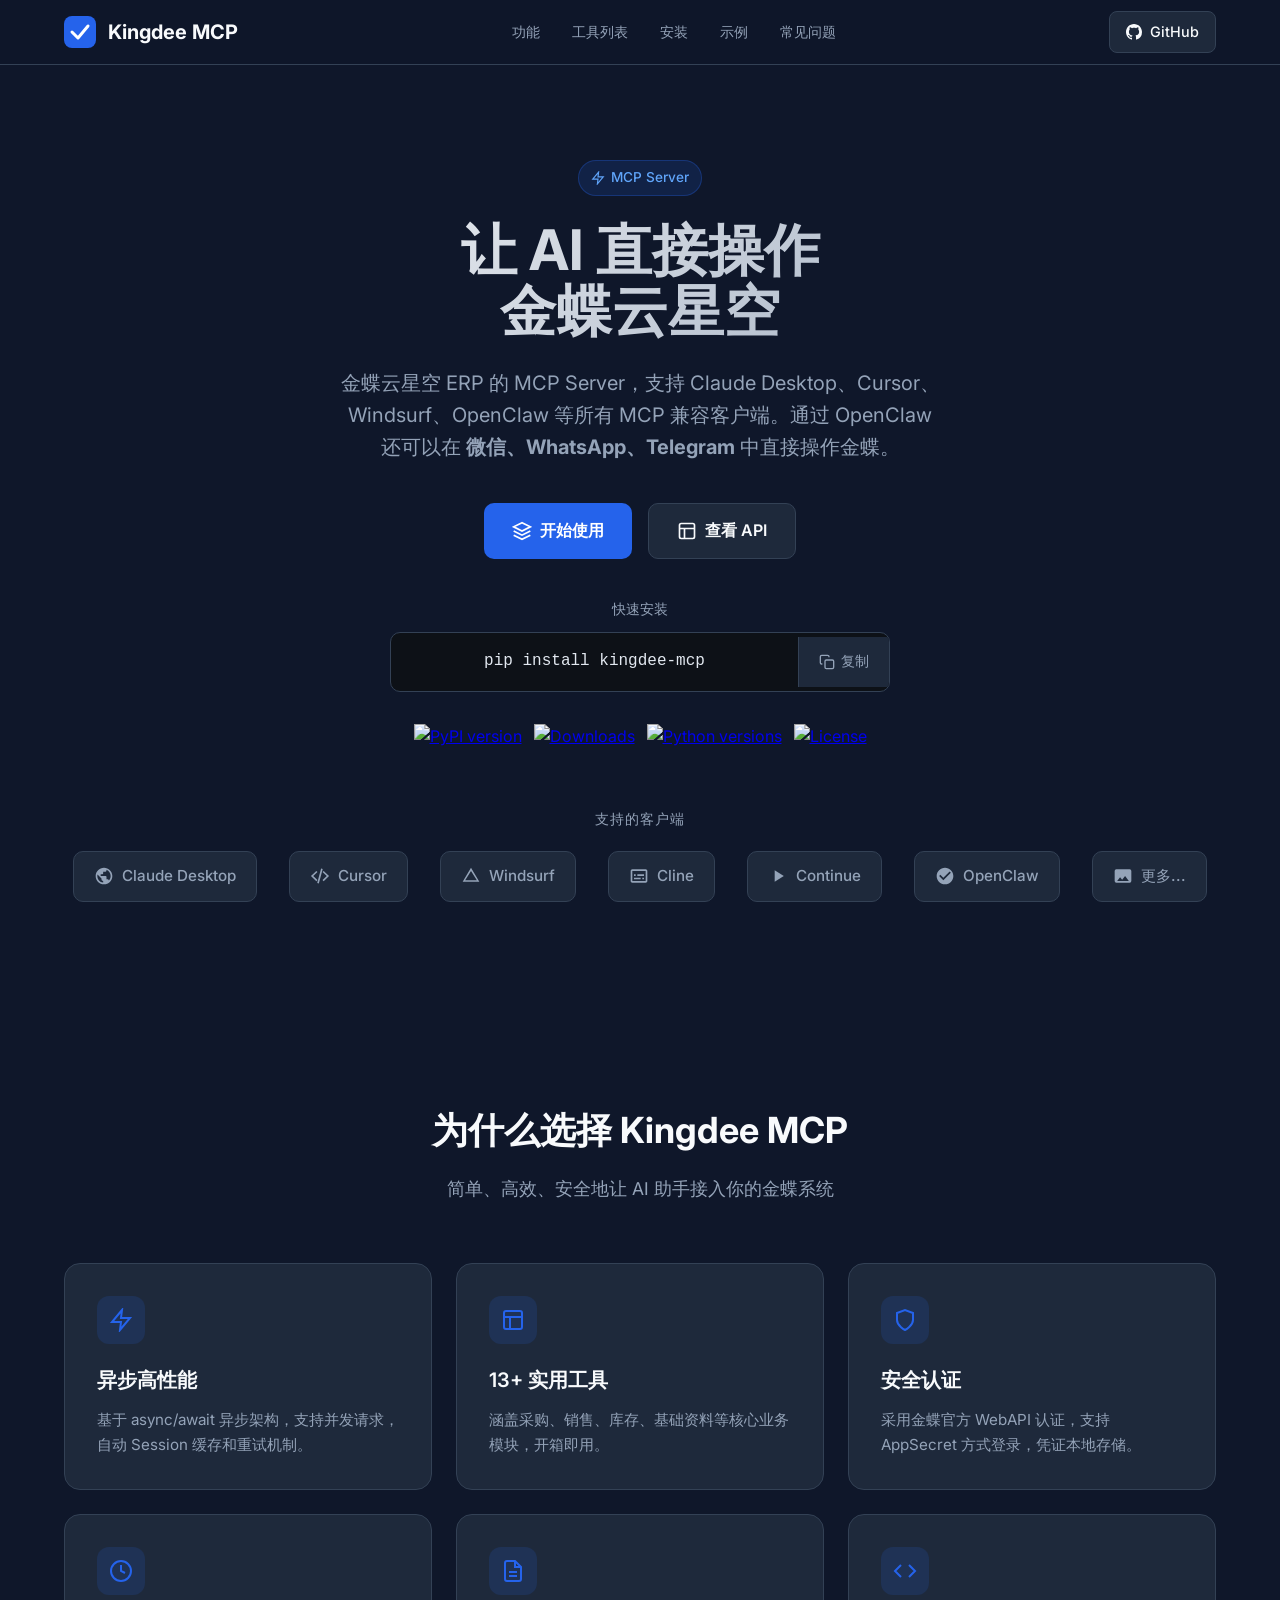
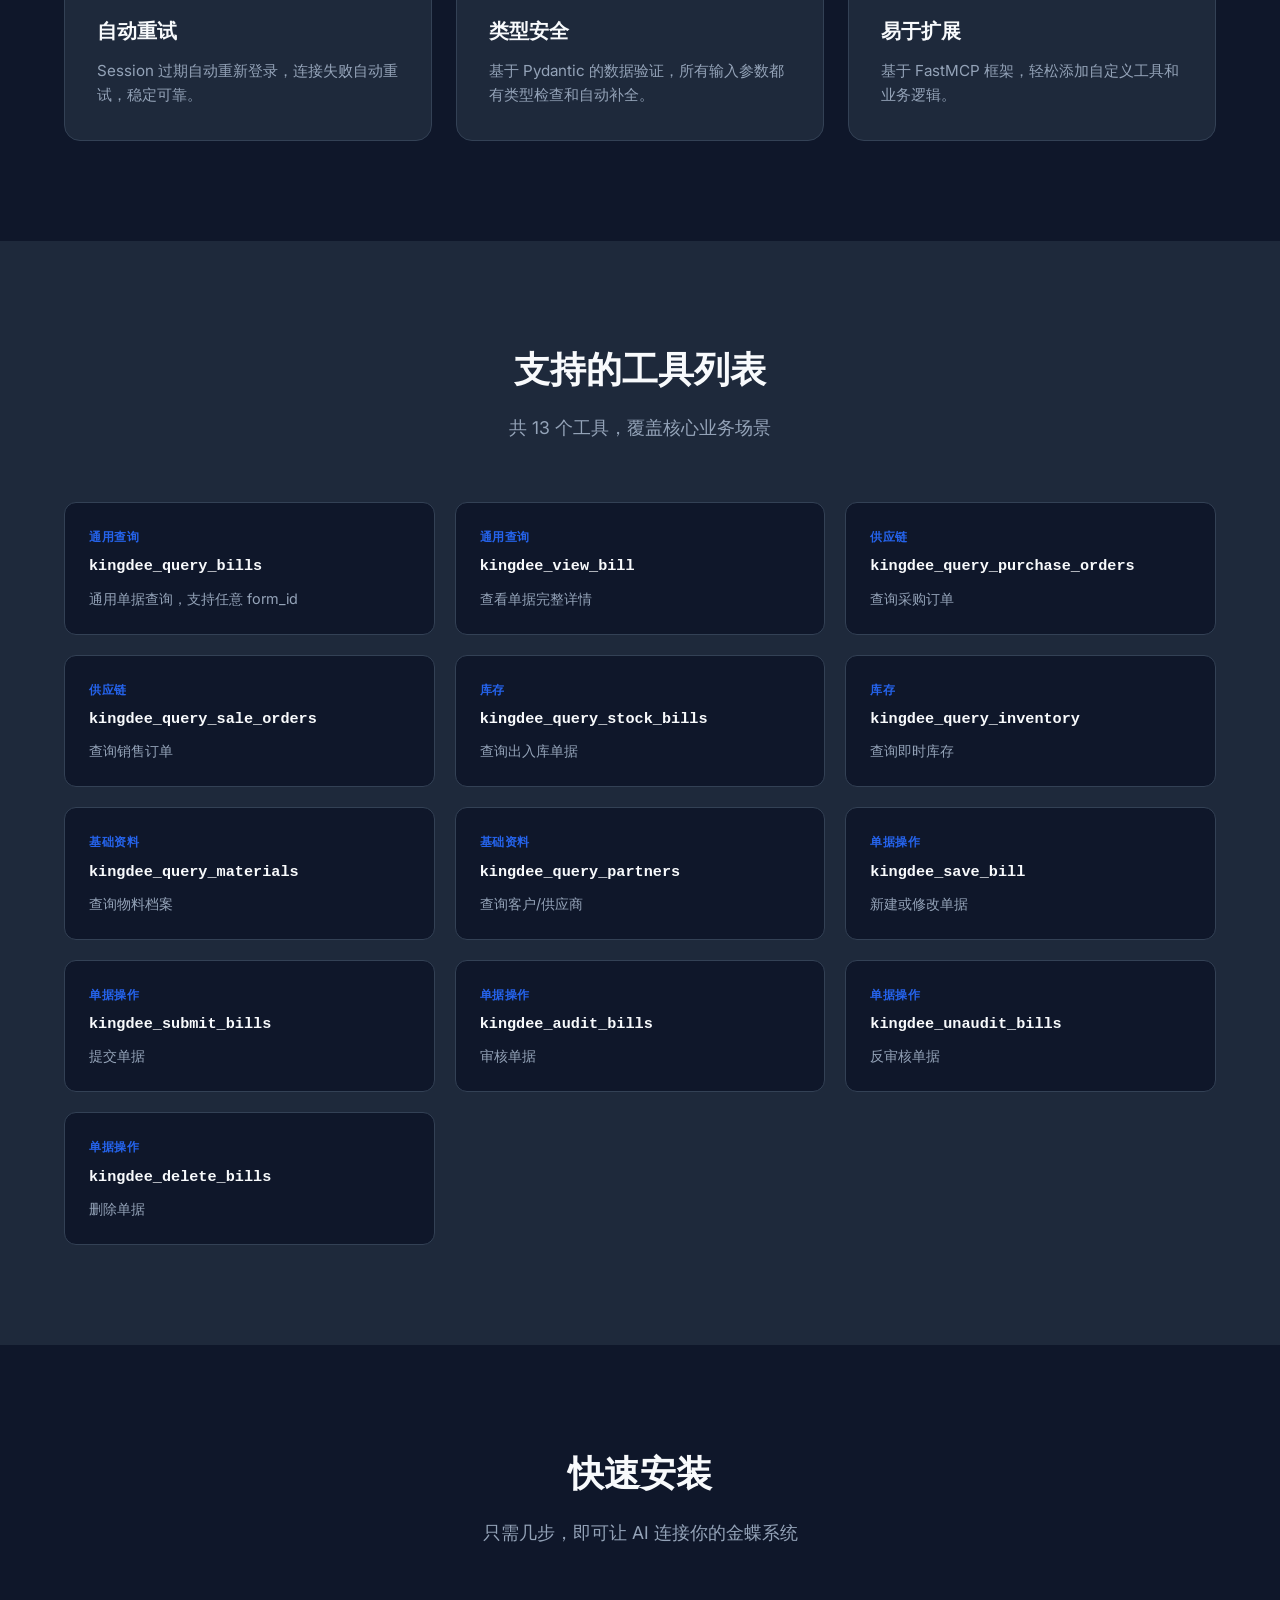
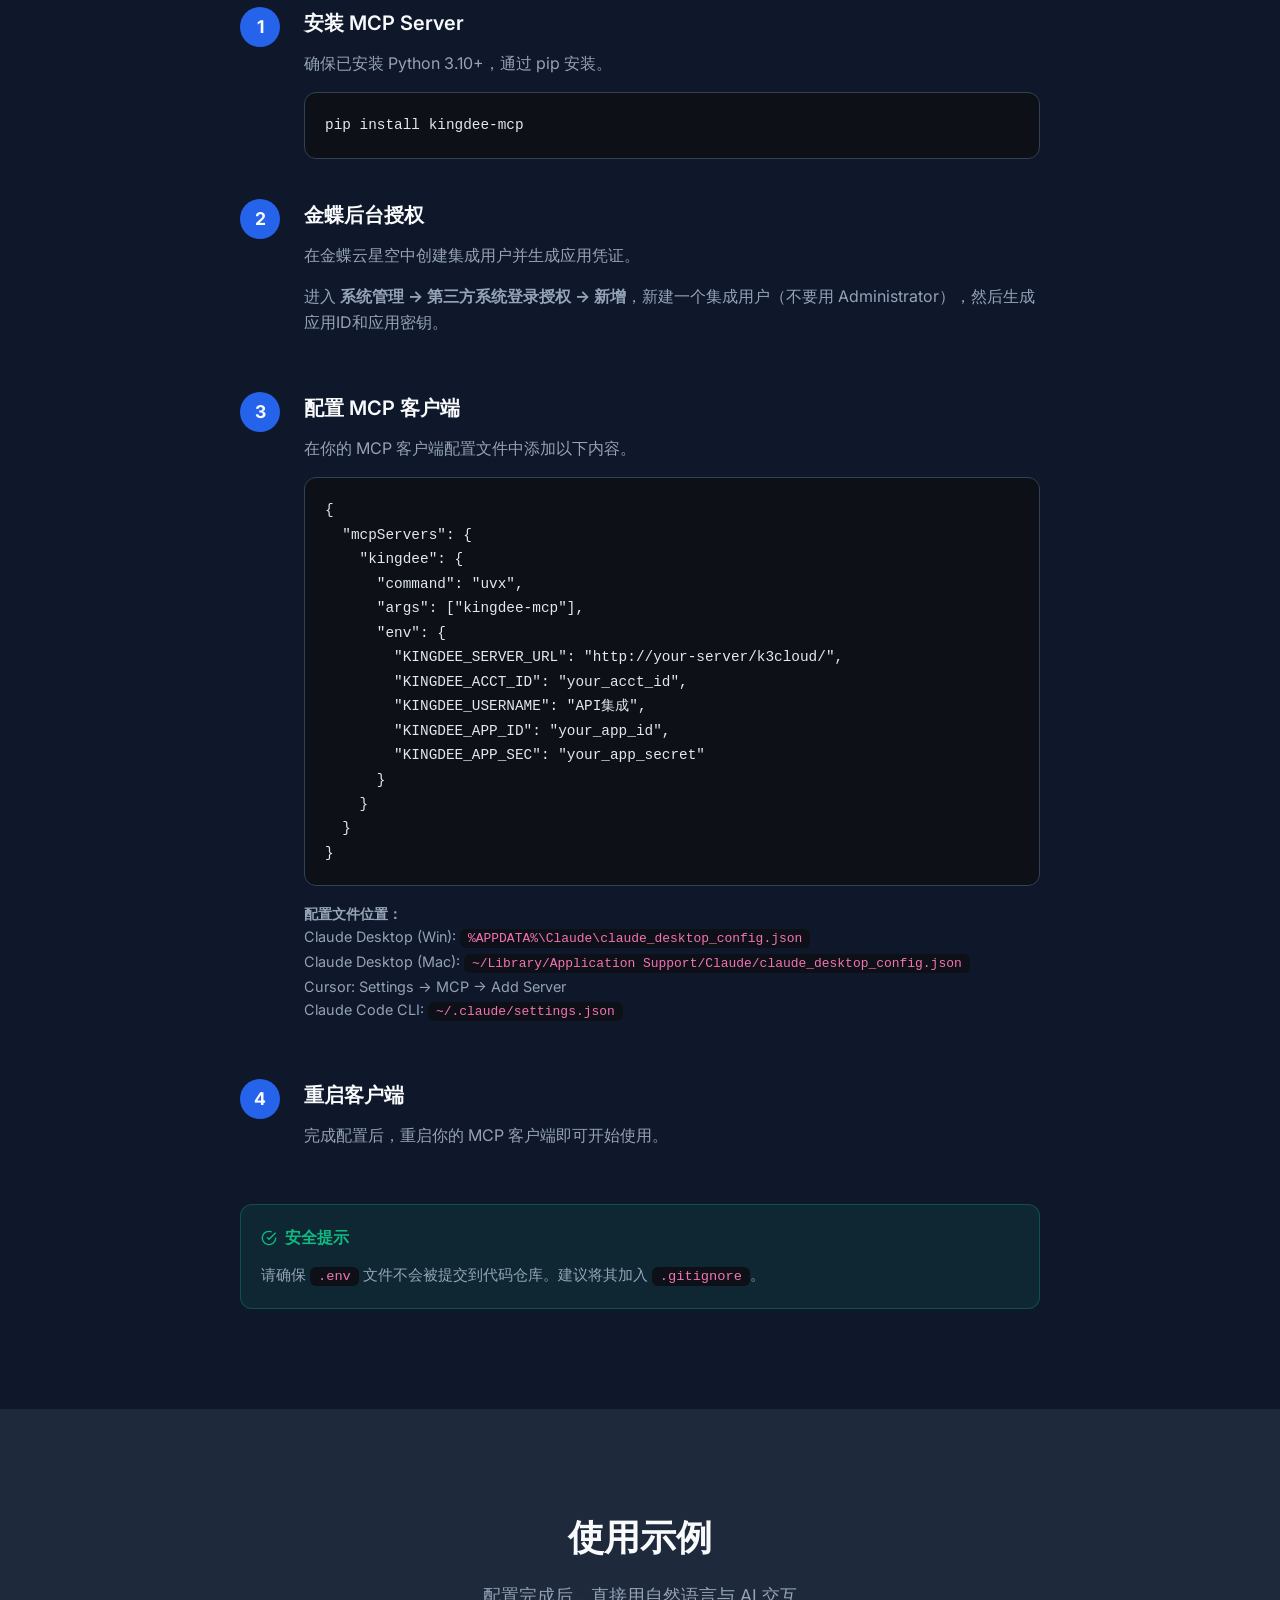
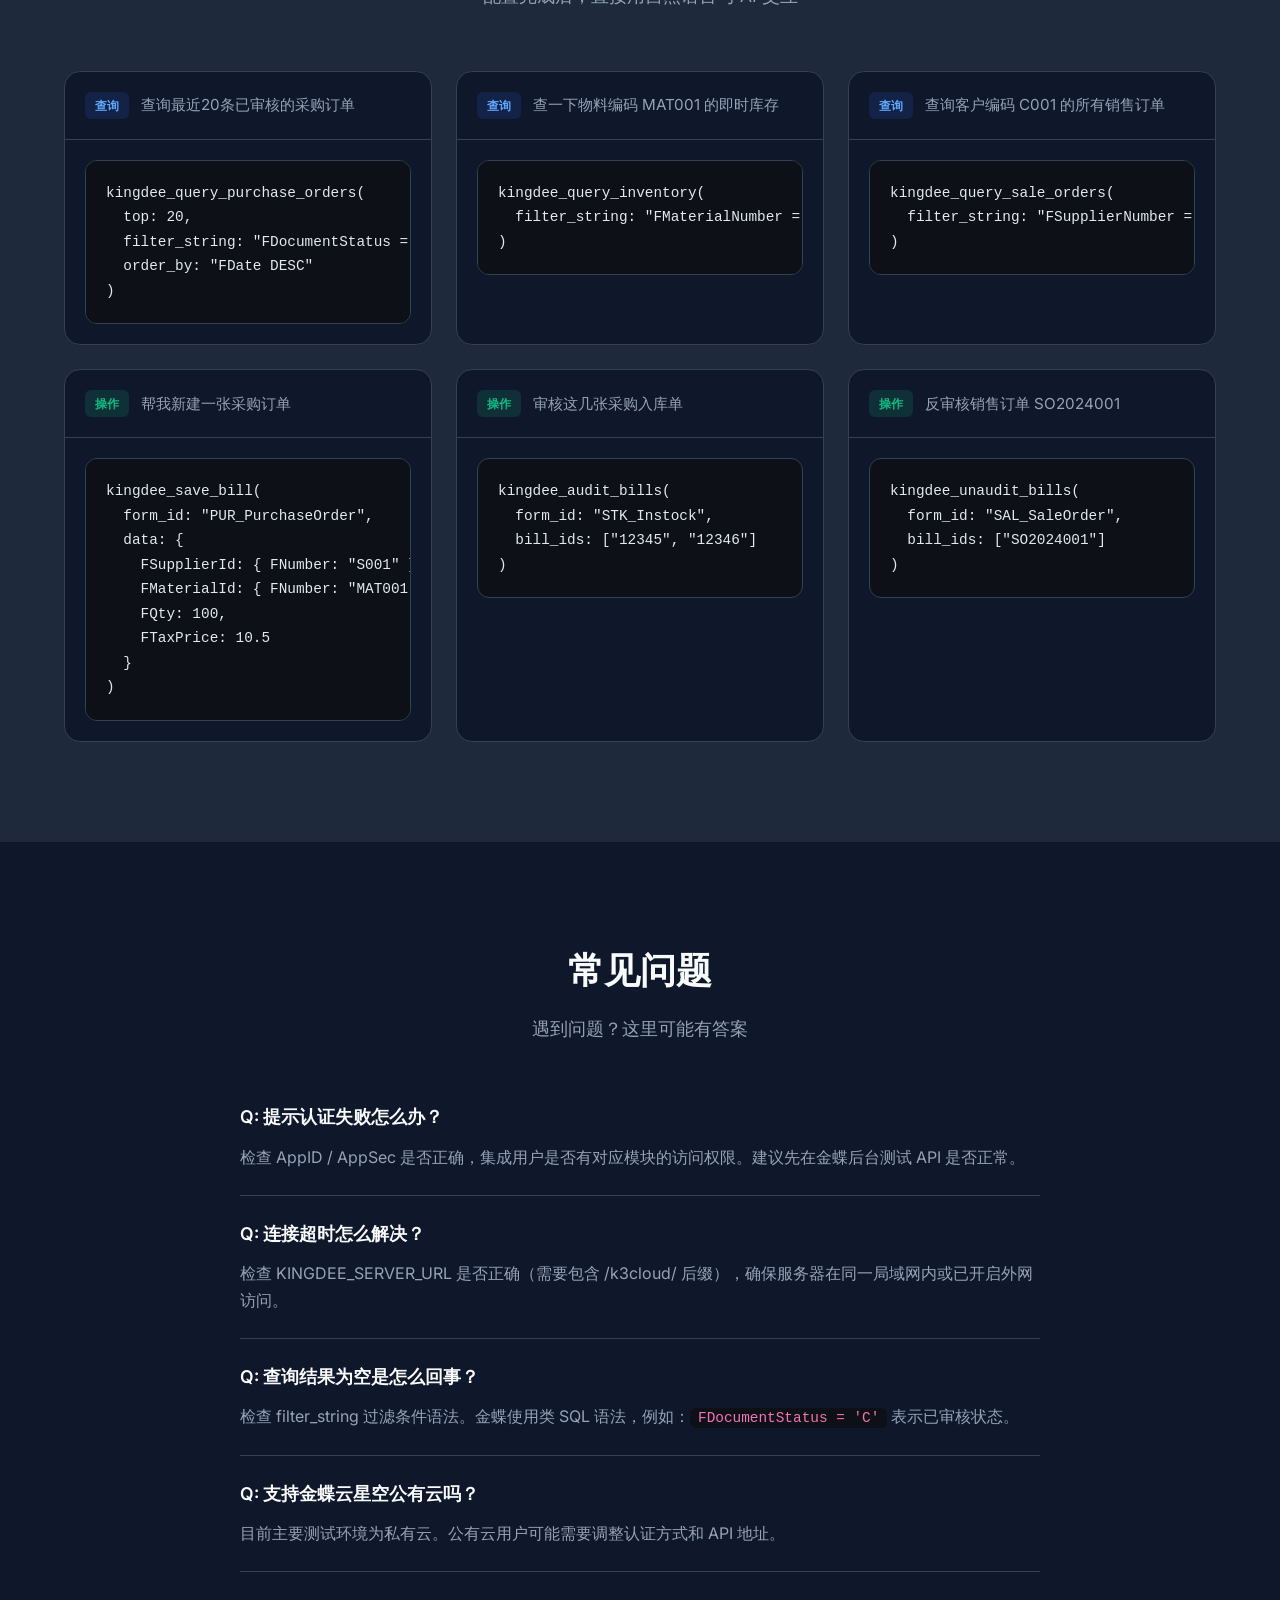
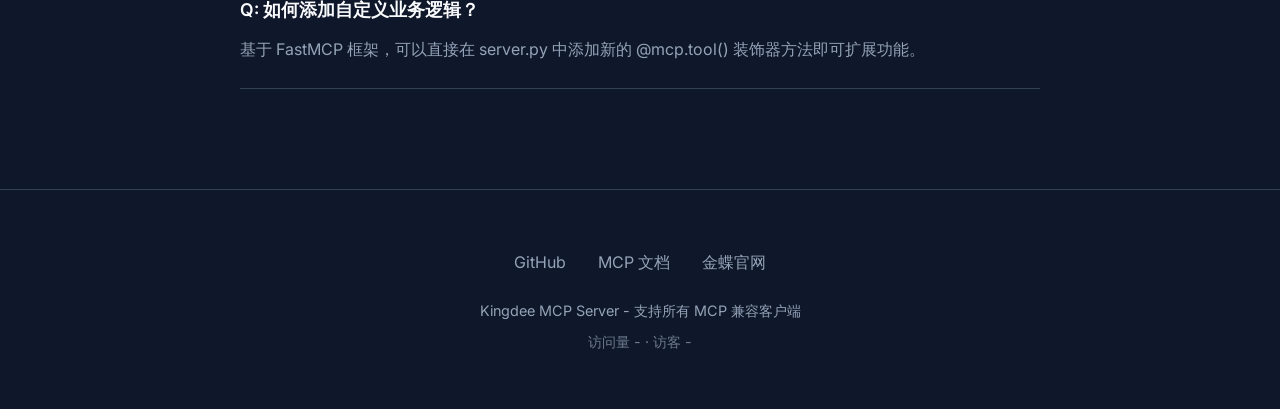
==== commit 4d163477: "docs: 接入不蒜子(busuanzi)访问统计到文档站页脚" ====
--- a/index.html
+++ b/index.html
@@ -1222,6 +1222,9 @@
         <a href="https://www.kingdee.com/" target="_blank">金蝶官网</a>
       </div>
       <p class="footer-copy">Kingdee MCP Server - 支持所有 MCP 兼容客户端</p>
+      <p class="footer-copy" style="margin-top:8px; opacity:0.7;">
+        访问量 <span id="busuanzi_value_site_pv">-</span> · 访客 <span id="busuanzi_value_site_uv">-</span>
+      </p>
     </div>
   </footer>
 
@@ -1294,5 +1297,7 @@
       });
     }
   </script>
+  <!-- 访问统计：不蒜子 busuanzi（第三方统计服务，提供站点访问量与访客数） -->
+  <script async src="//busuanzi.ibruce.info/busuanzi/2.3/busuanzi.pure.mini.js"></script>
 </body>
 </html>
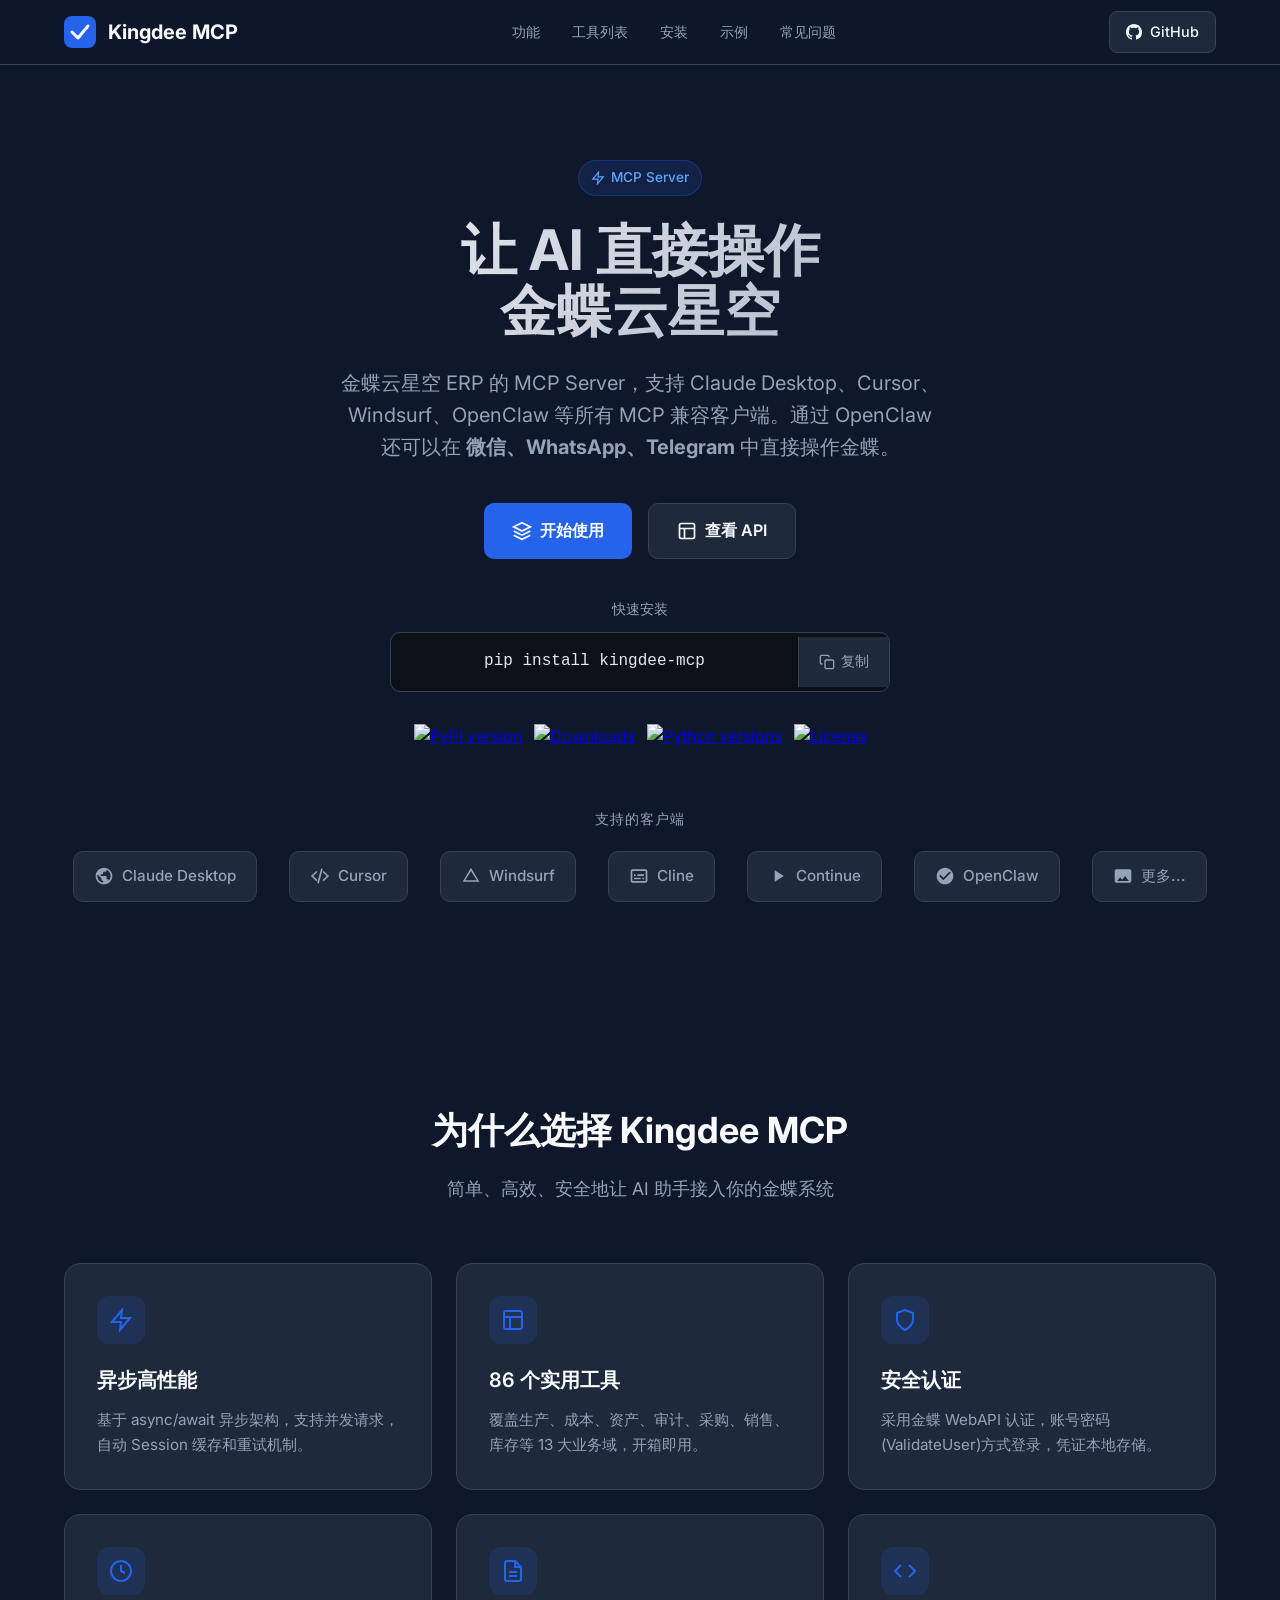
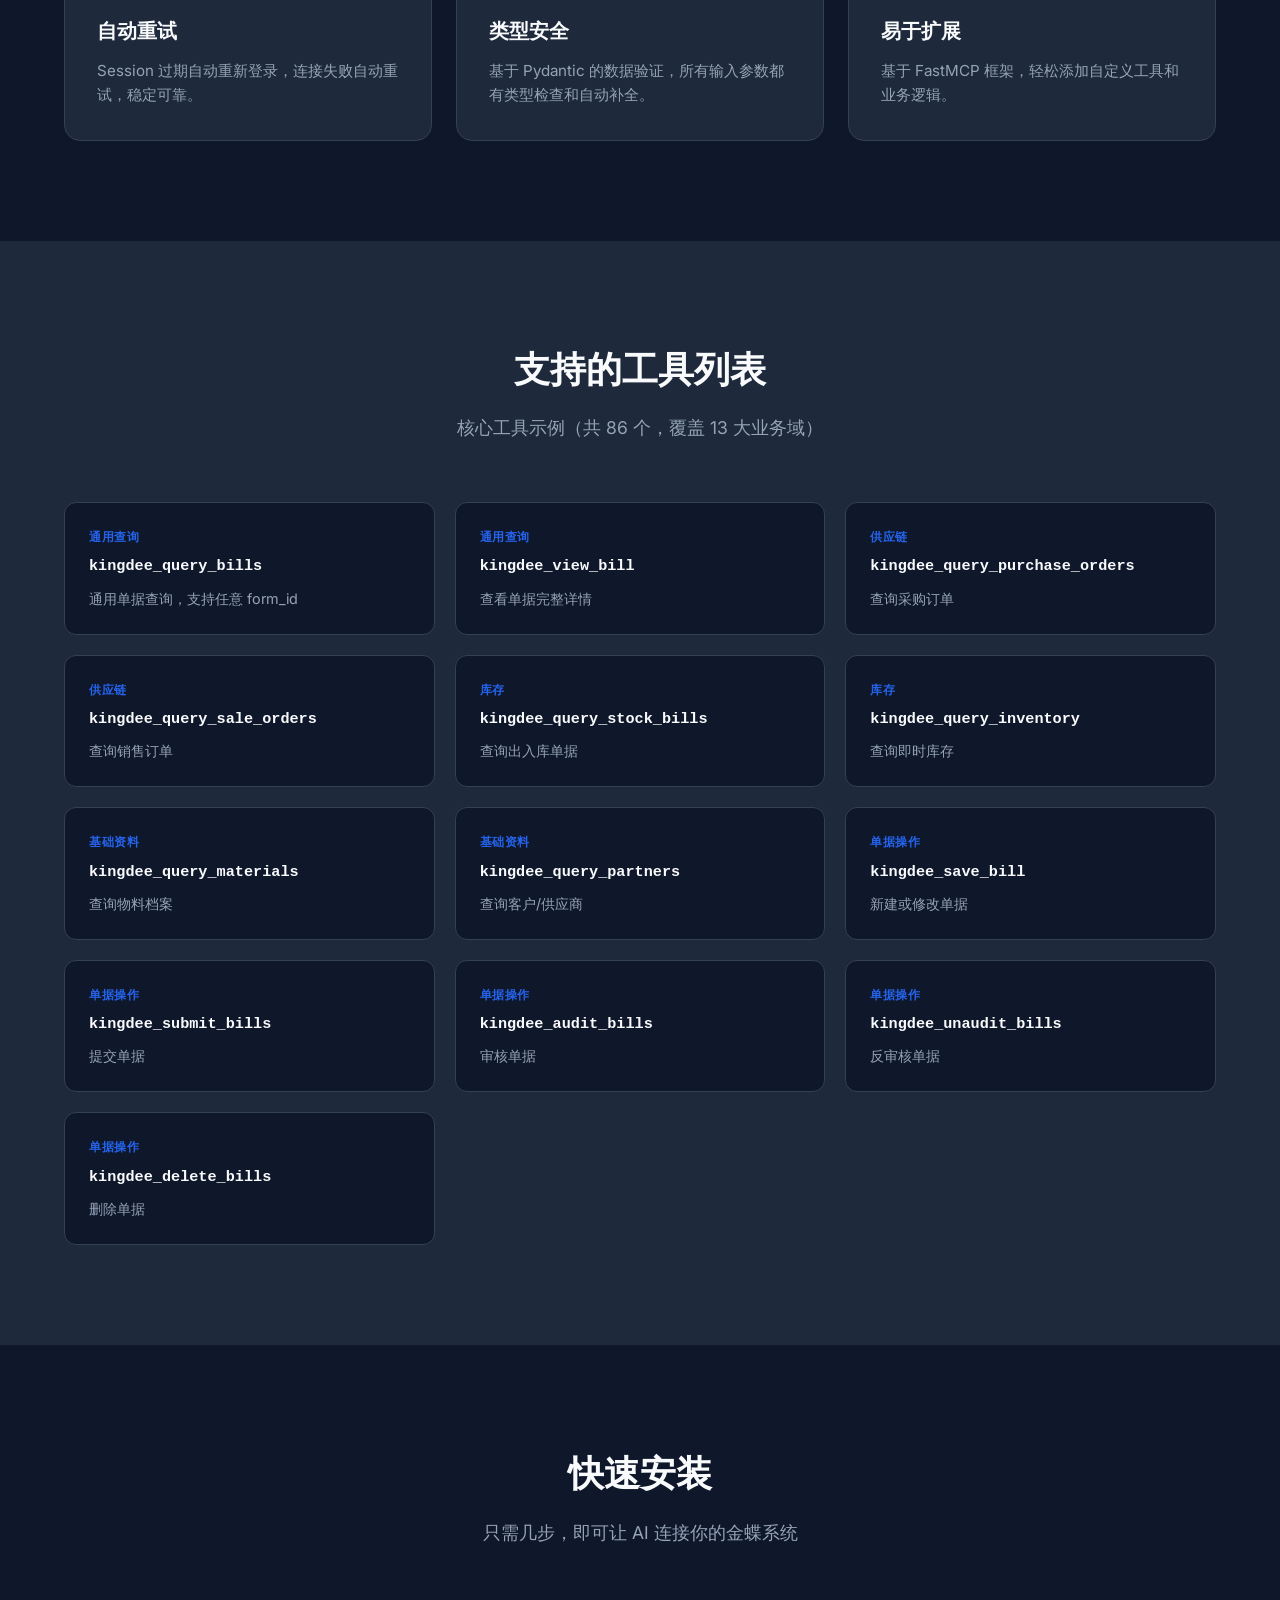
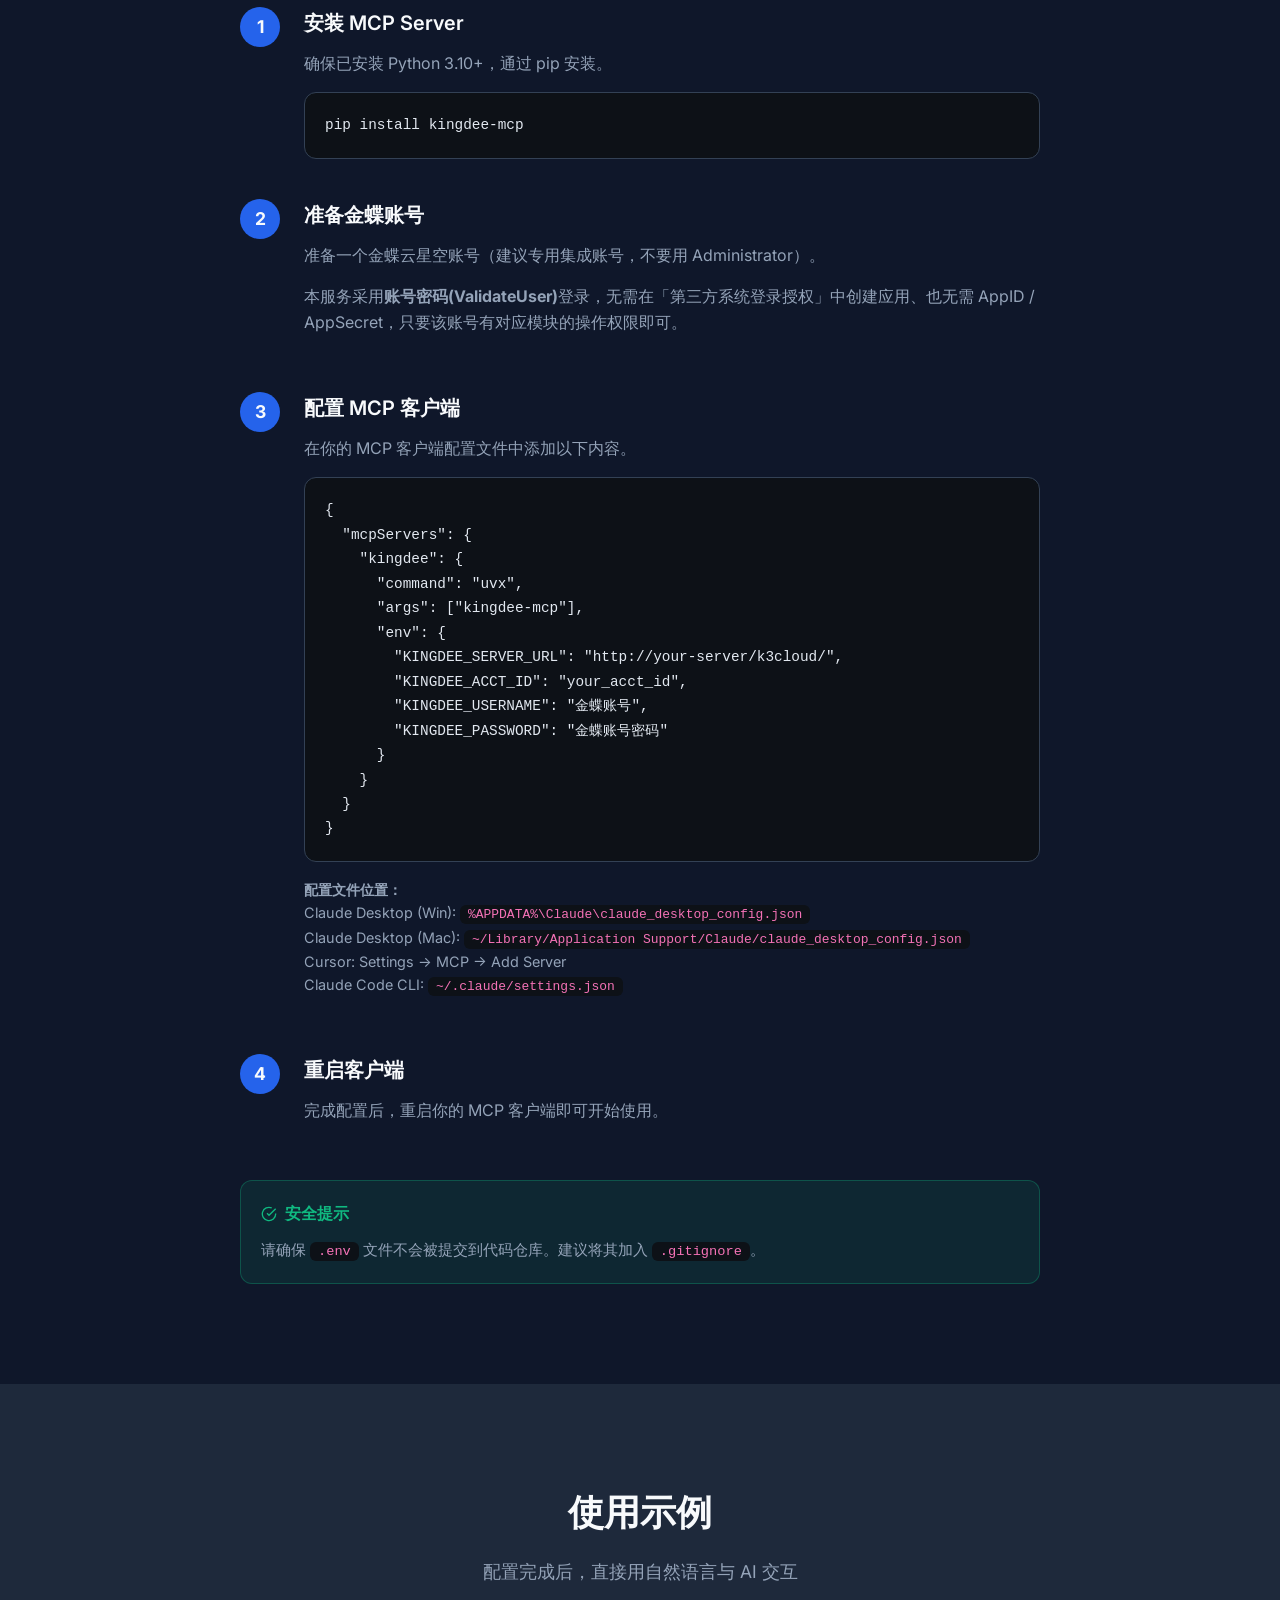
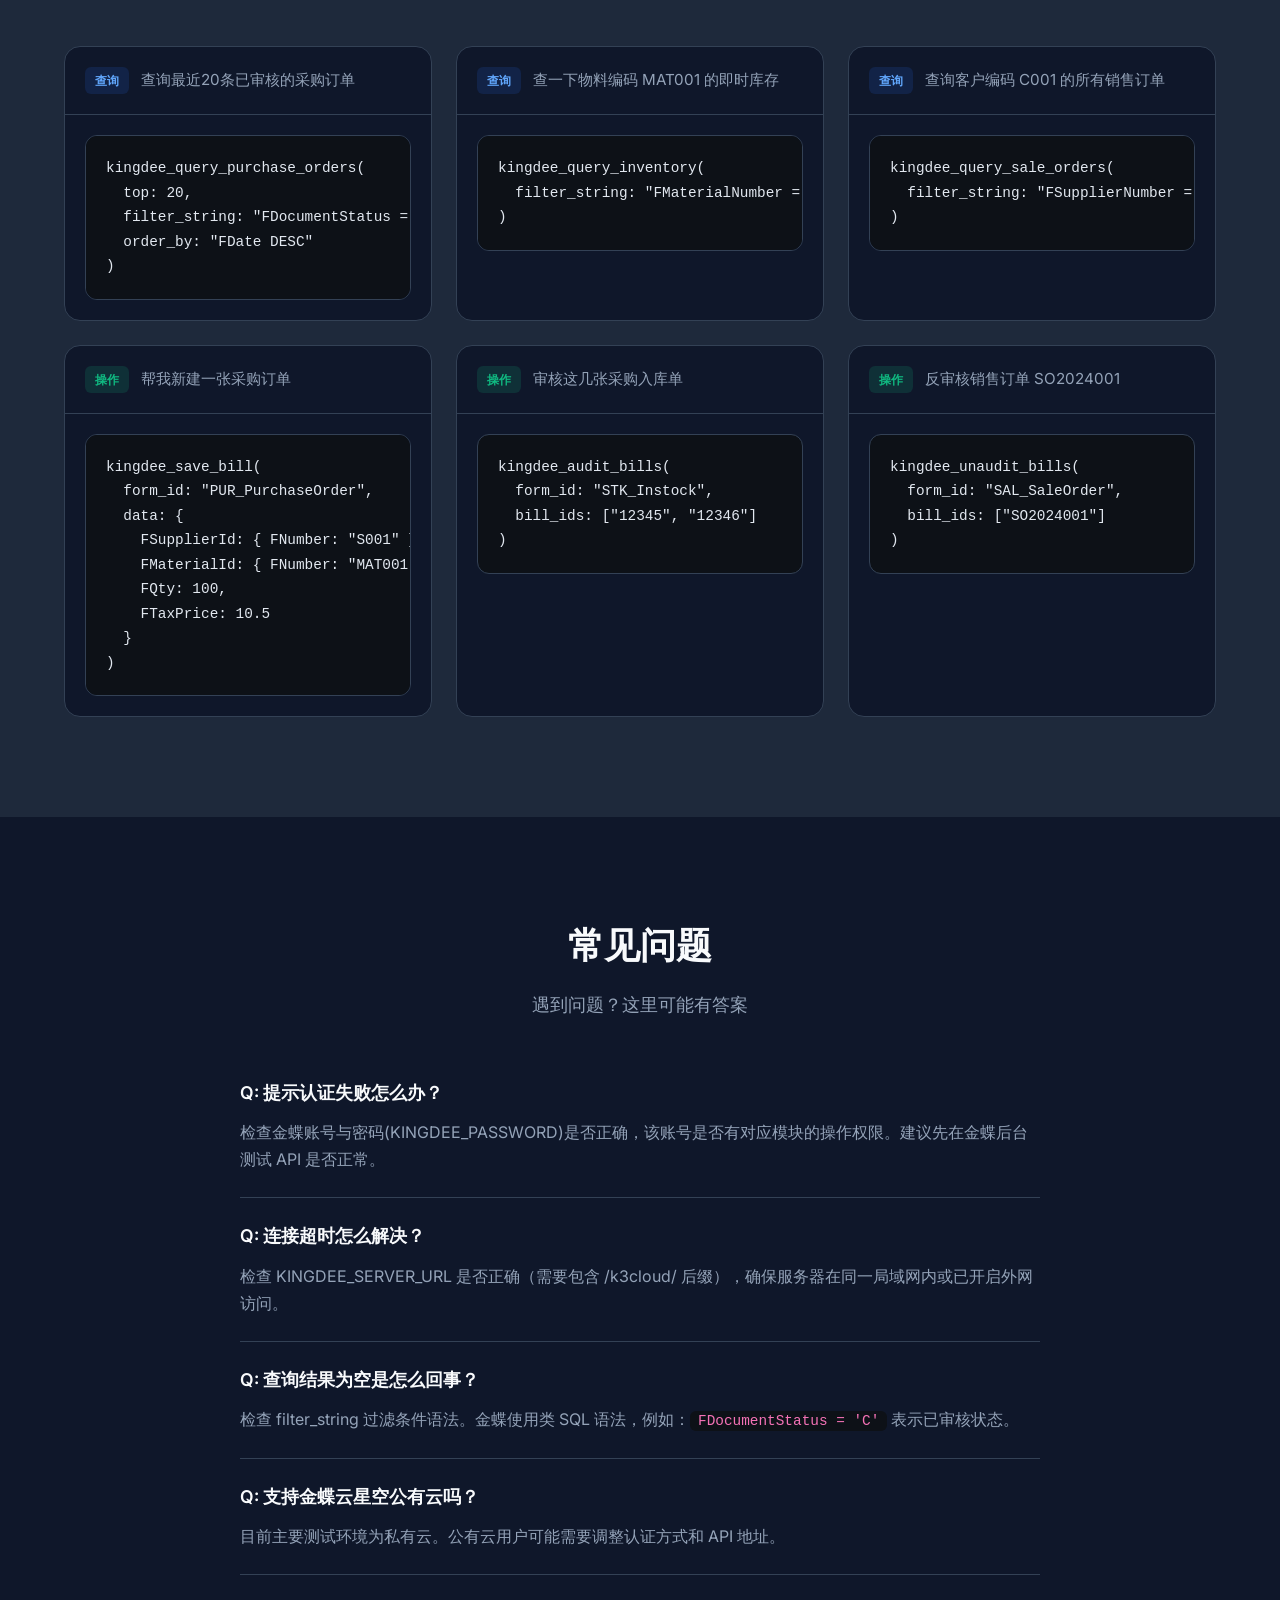
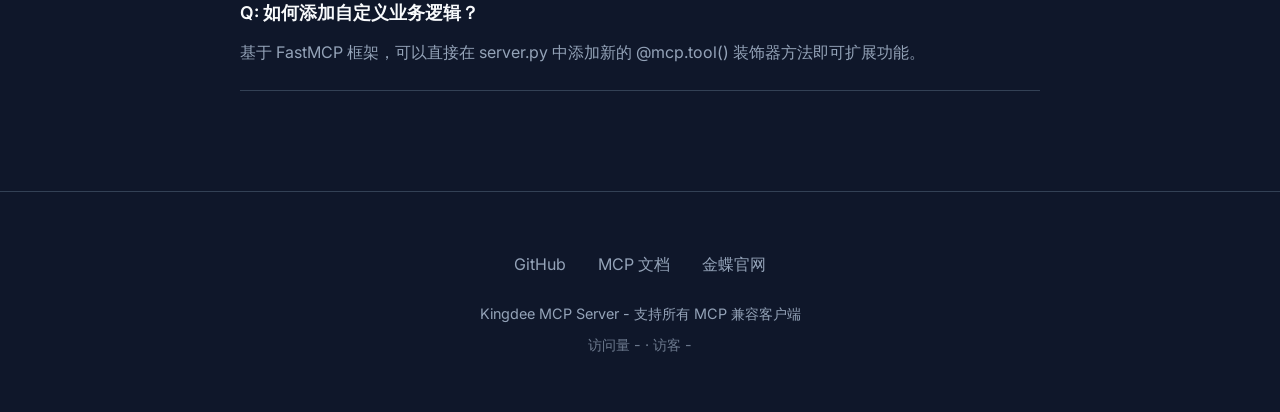
==== commit 04547930: "docs: 修正文档站登录方式/措辞/工具数量，对齐 kingdee-mcp 0.2.0 账号密码登录" ====
--- a/index.html
+++ b/index.html
@@ -886,8 +886,8 @@
                 <path d="M3 9h18M9 21V9"/>
               </svg>
             </div>
-            <h3>13+ 实用工具</h3>
-            <p>涵盖采购、销售、库存、基础资料等核心业务模块，开箱即用。</p>
+            <h3>86 个实用工具</h3>
+            <p>覆盖生产、成本、资产、审计、采购、销售、库存等 13 大业务域，开箱即用。</p>
           </div>
           <div class="feature-card">
             <div class="feature-icon">
@@ -896,7 +896,7 @@
               </svg>
             </div>
             <h3>安全认证</h3>
-            <p>采用金蝶官方 WebAPI 认证，支持 AppSecret 方式登录，凭证本地存储。</p>
+            <p>采用金蝶 WebAPI 认证，账号密码(ValidateUser)方式登录，凭证本地存储。</p>
           </div>
           <div class="feature-card">
             <div class="feature-icon">
@@ -938,7 +938,7 @@
       <div class="container">
         <div class="section-header">
           <h2>支持的工具列表</h2>
-          <p>共 13 个工具，覆盖核心业务场景</p>
+          <p>核心工具示例（共 86 个，覆盖 13 大业务域）</p>
         </div>
         <div class="tools-grid">
           <div class="tool-card">
@@ -1034,9 +1034,9 @@
           <div class="install-step">
             <div class="step-number">2</div>
             <div class="step-content">
-              <h3>金蝶后台授权</h3>
-              <p>在金蝶云星空中创建集成用户并生成应用凭证。</p>
-              <p>进入 <strong>系统管理 → 第三方系统登录授权 → 新增</strong>，新建一个集成用户（不要用 Administrator），然后生成应用ID和应用密钥。</p>
+              <h3>准备金蝶账号</h3>
+              <p>准备一个金蝶云星空账号（建议专用集成账号，不要用 Administrator）。</p>
+              <p>本服务采用<strong>账号密码(ValidateUser)</strong>登录，无需在「第三方系统登录授权」中创建应用、也无需 AppID / AppSecret，只要该账号有对应模块的操作权限即可。</p>
             </div>
           </div>
           <div class="install-step">
@@ -1053,9 +1053,8 @@
       "env": {
         "KINGDEE_SERVER_URL": "http://your-server/k3cloud/",
         "KINGDEE_ACCT_ID": "your_acct_id",
-        "KINGDEE_USERNAME": "API集成",
-        "KINGDEE_APP_ID": "your_app_id",
-        "KINGDEE_APP_SEC": "your_app_secret"
+        "KINGDEE_USERNAME": "金蝶账号",
+        "KINGDEE_PASSWORD": "金蝶账号密码"
       }
     }
   }
@@ -1191,7 +1190,7 @@
         <div class="faq-list">
           <div class="faq-item">
             <div class="faq-question">Q: 提示认证失败怎么办？</div>
-            <div class="faq-answer">检查 AppID / AppSec 是否正确，集成用户是否有对应模块的访问权限。建议先在金蝶后台测试 API 是否正常。</div>
+            <div class="faq-answer">检查金蝶账号与密码(KINGDEE_PASSWORD)是否正确，该账号是否有对应模块的操作权限。建议先在金蝶后台测试 API 是否正常。</div>
           </div>
           <div class="faq-item">
             <div class="faq-question">Q: 连接超时怎么解决？</div>
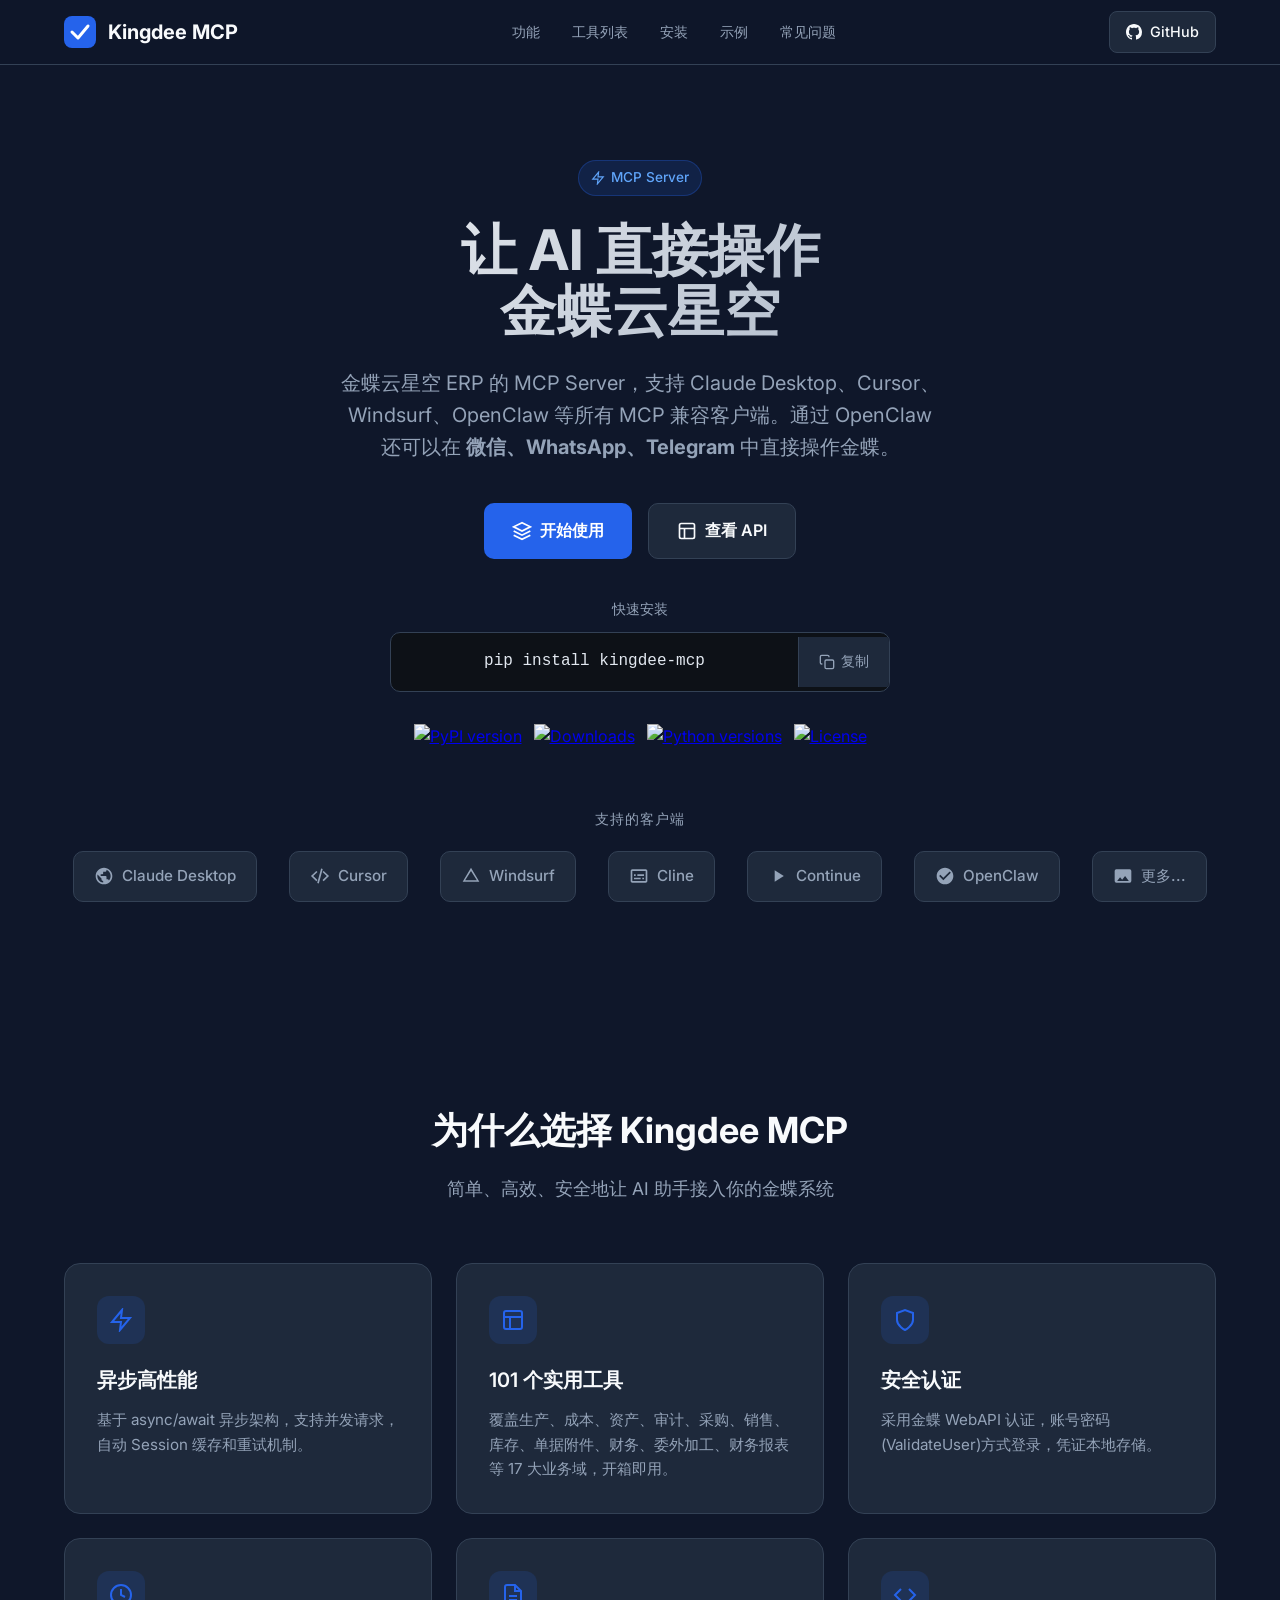
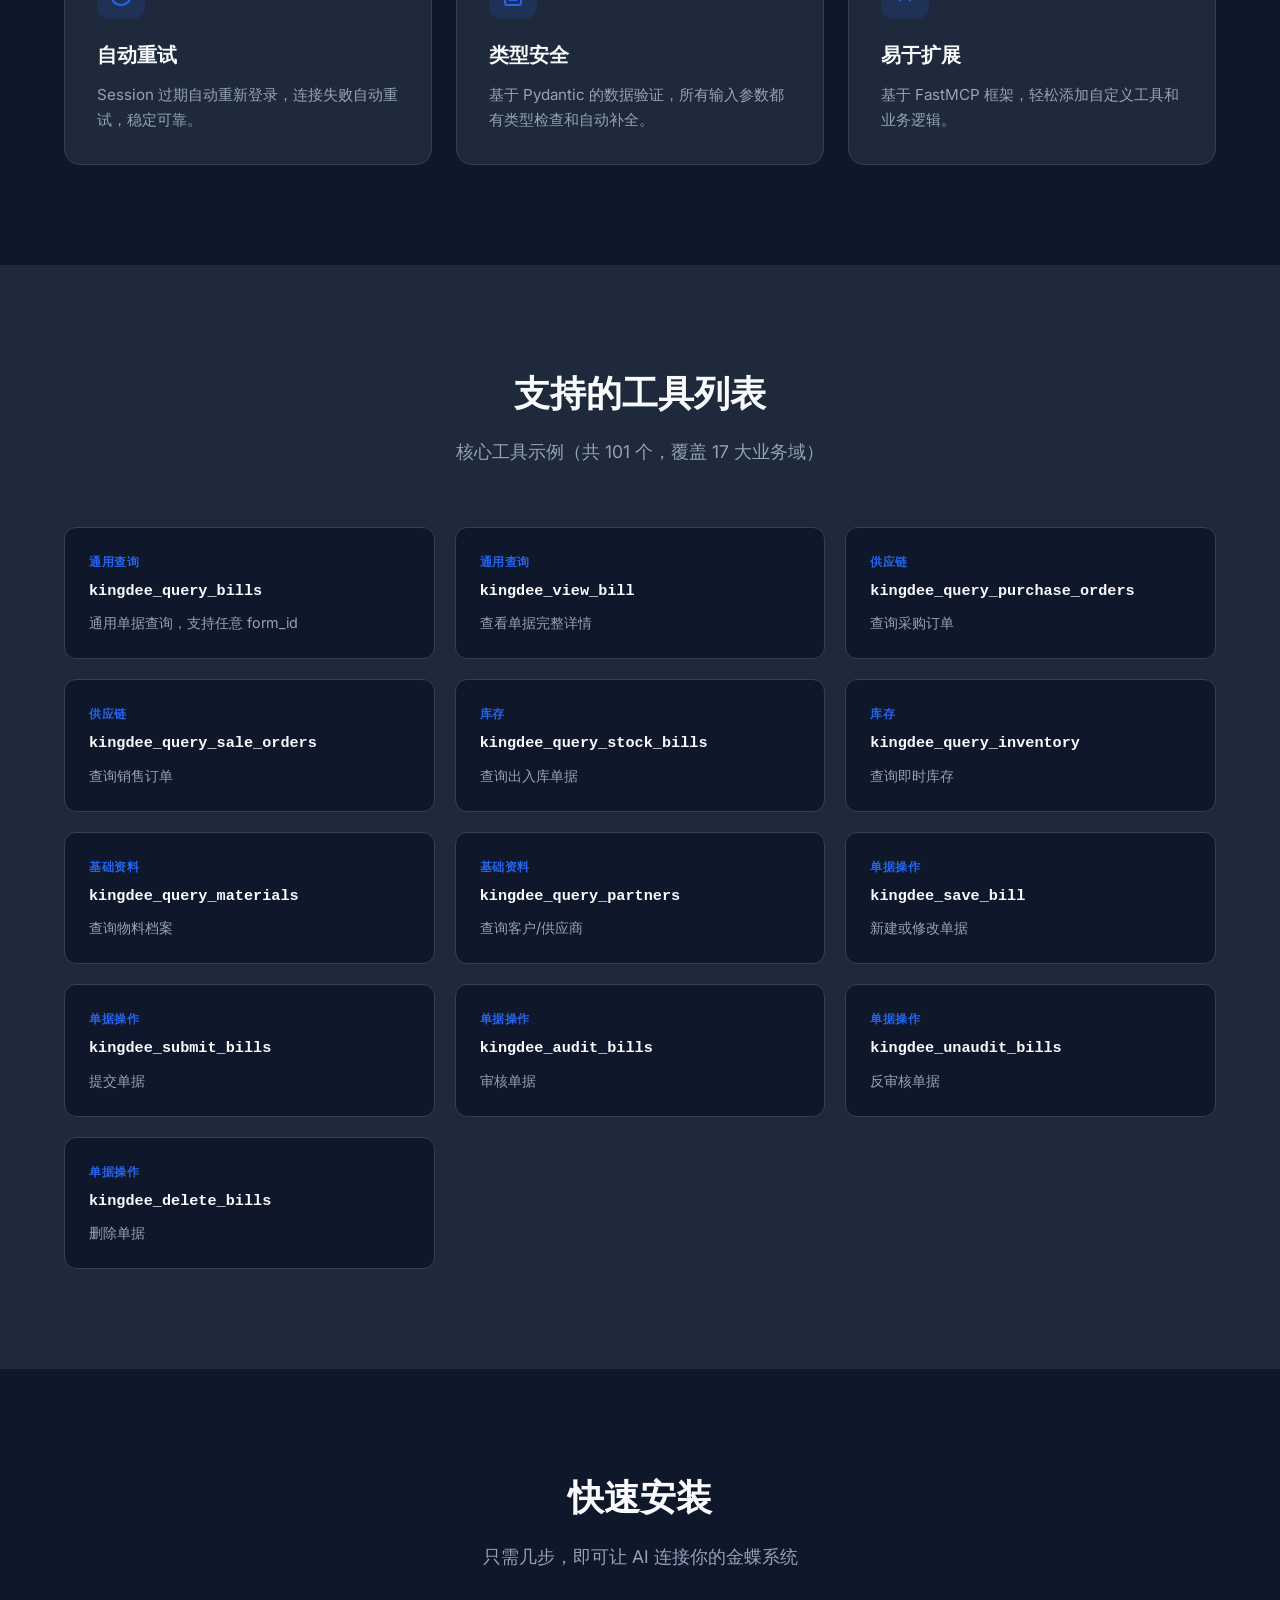
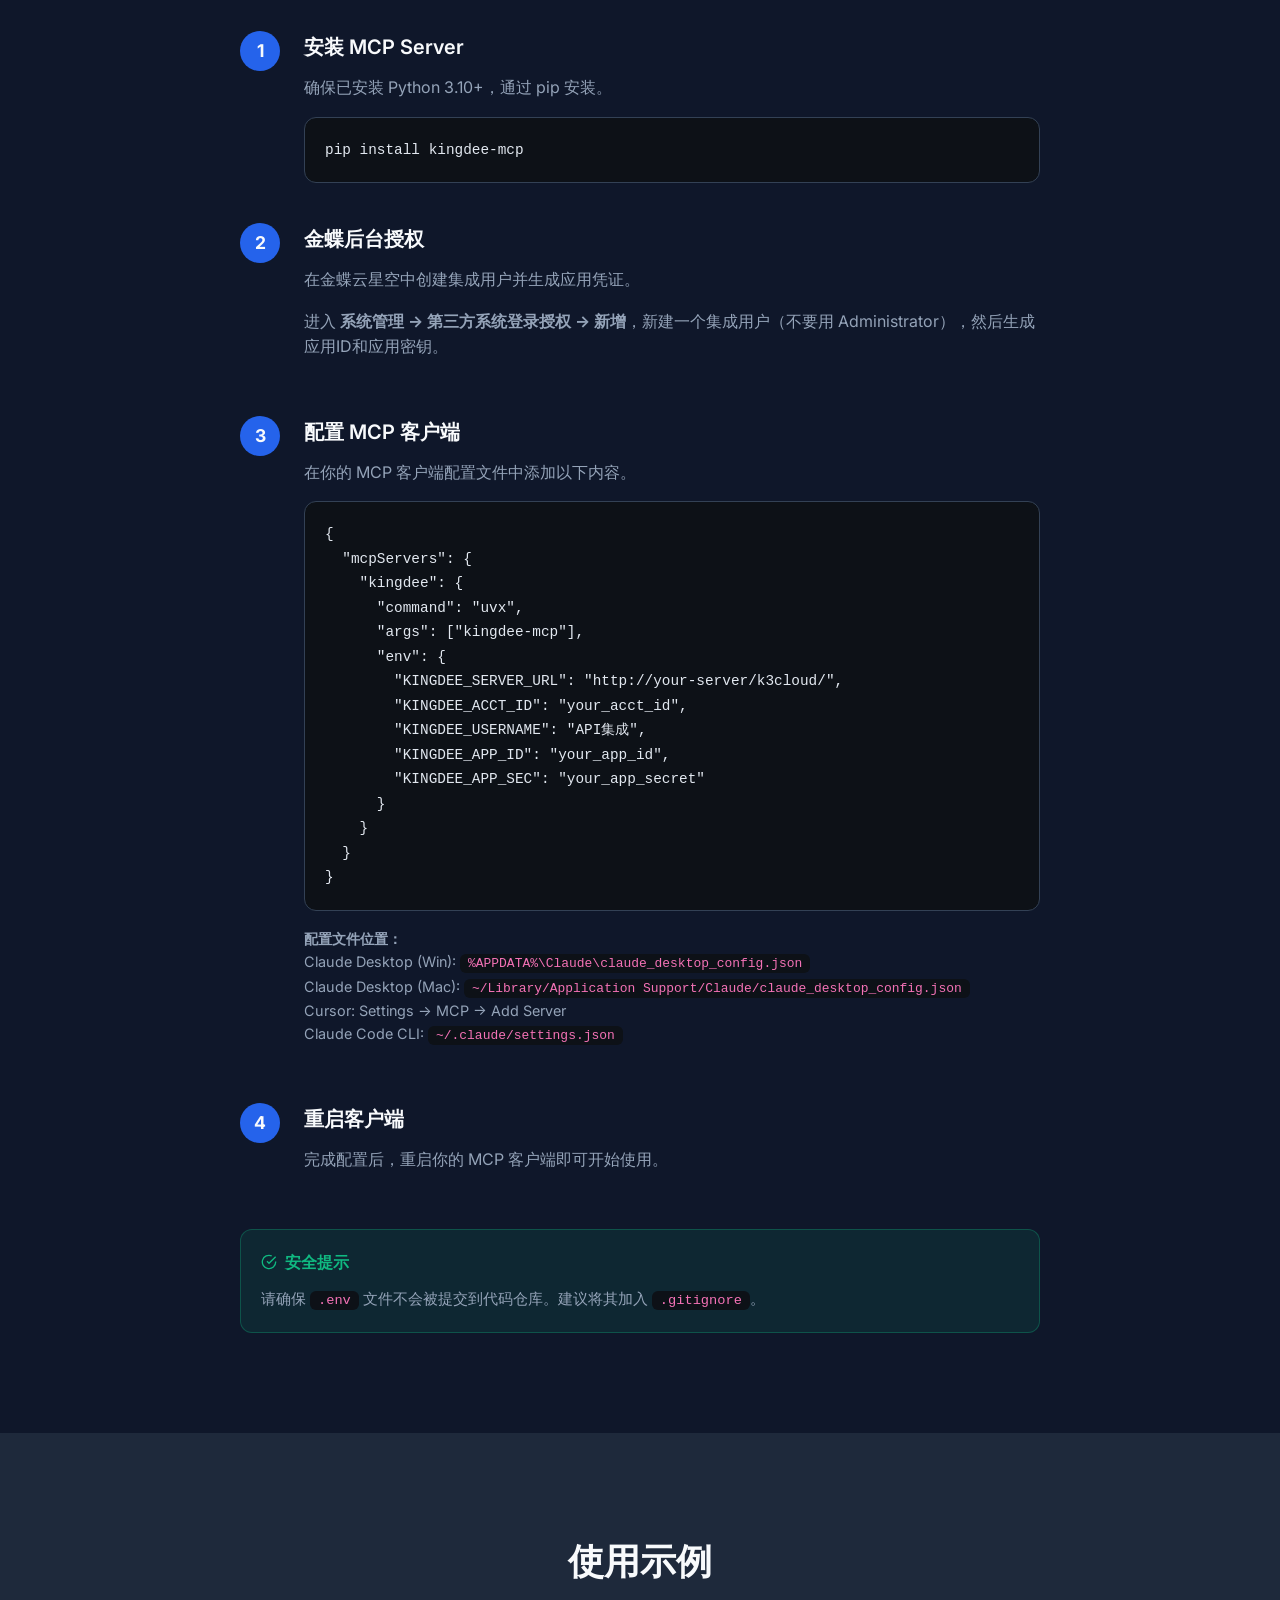
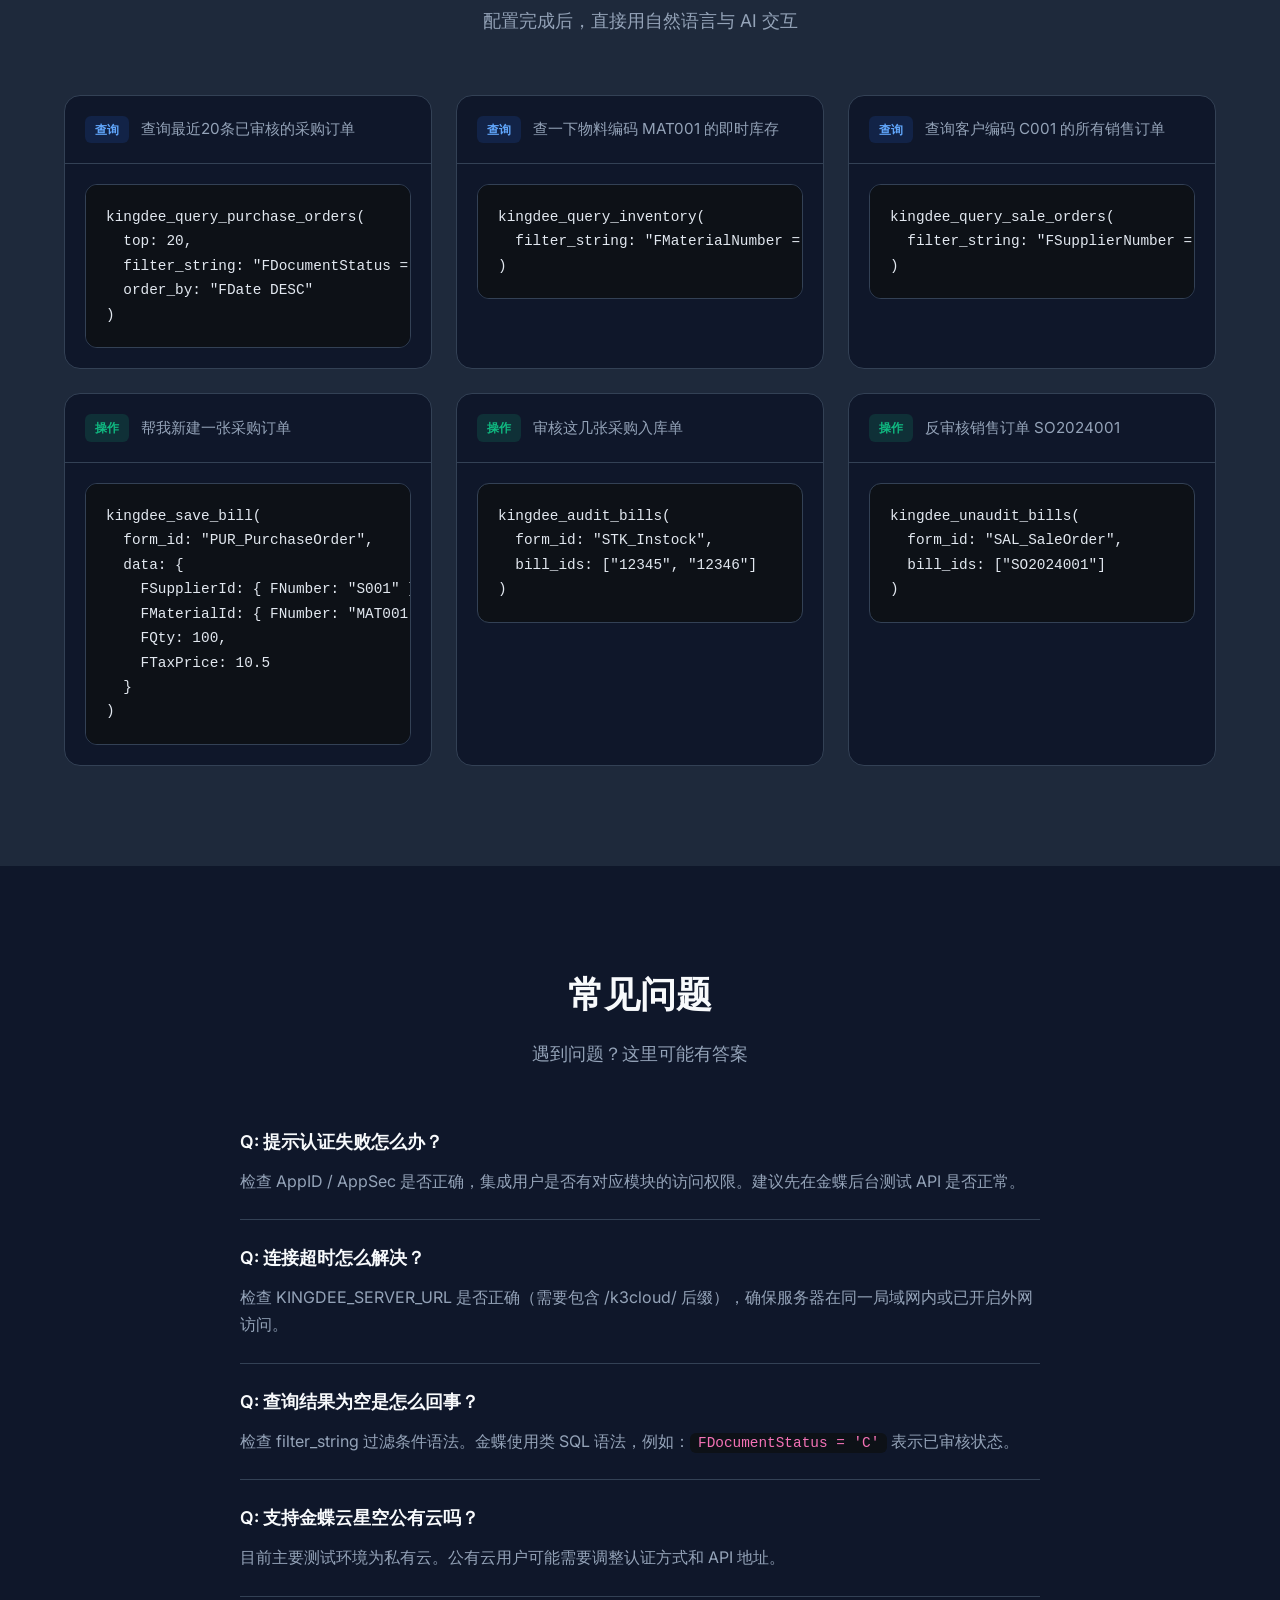
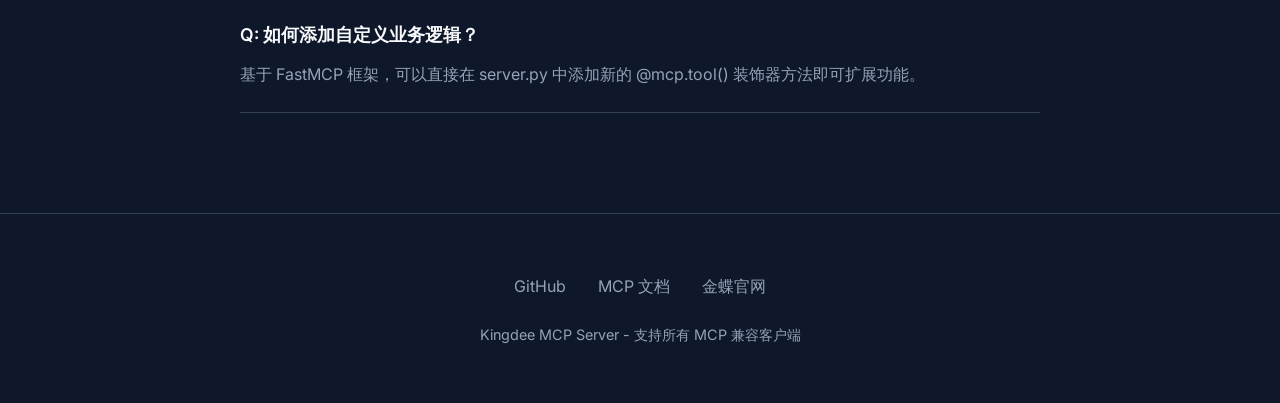
==== commit 304f1a84: "docs(site): 官网首页工具数与认证方式更新到当前实际 - 13+ 实用工具 → 101 个实用工具（17 大业务域），与 README / server.json 一致 - 工具列表总数 1" ====
--- a/index.html
+++ b/index.html
@@ -886,8 +886,8 @@
                 <path d="M3 9h18M9 21V9"/>
               </svg>
             </div>
-            <h3>86 个实用工具</h3>
-            <p>覆盖生产、成本、资产、审计、采购、销售、库存等 13 大业务域，开箱即用。</p>
+            <h3>101 个实用工具</h3>
+            <p>覆盖生产、成本、资产、审计、采购、销售、库存、单据附件、财务、委外加工、财务报表等 17 大业务域，开箱即用。</p>
           </div>
           <div class="feature-card">
             <div class="feature-icon">
@@ -938,7 +938,7 @@
       <div class="container">
         <div class="section-header">
           <h2>支持的工具列表</h2>
-          <p>核心工具示例（共 86 个，覆盖 13 大业务域）</p>
+          <p>核心工具示例（共 101 个，覆盖 17 大业务域）</p>
         </div>
         <div class="tools-grid">
           <div class="tool-card">
@@ -1034,9 +1034,9 @@
           <div class="install-step">
             <div class="step-number">2</div>
             <div class="step-content">
-              <h3>准备金蝶账号</h3>
-              <p>准备一个金蝶云星空账号（建议专用集成账号，不要用 Administrator）。</p>
-              <p>本服务采用<strong>账号密码(ValidateUser)</strong>登录，无需在「第三方系统登录授权」中创建应用、也无需 AppID / AppSecret，只要该账号有对应模块的操作权限即可。</p>
+              <h3>金蝶后台授权</h3>
+              <p>在金蝶云星空中创建集成用户并生成应用凭证。</p>
+              <p>进入 <strong>系统管理 → 第三方系统登录授权 → 新增</strong>，新建一个集成用户（不要用 Administrator），然后生成应用ID和应用密钥。</p>
             </div>
           </div>
           <div class="install-step">
@@ -1053,8 +1053,9 @@
       "env": {
         "KINGDEE_SERVER_URL": "http://your-server/k3cloud/",
         "KINGDEE_ACCT_ID": "your_acct_id",
-        "KINGDEE_USERNAME": "金蝶账号",
-        "KINGDEE_PASSWORD": "金蝶账号密码"
+        "KINGDEE_USERNAME": "API集成",
+        "KINGDEE_APP_ID": "your_app_id",
+        "KINGDEE_APP_SEC": "your_app_secret"
       }
     }
   }
@@ -1190,7 +1191,7 @@
         <div class="faq-list">
           <div class="faq-item">
             <div class="faq-question">Q: 提示认证失败怎么办？</div>
-            <div class="faq-answer">检查金蝶账号与密码(KINGDEE_PASSWORD)是否正确，该账号是否有对应模块的操作权限。建议先在金蝶后台测试 API 是否正常。</div>
+            <div class="faq-answer">检查 AppID / AppSec 是否正确，集成用户是否有对应模块的访问权限。建议先在金蝶后台测试 API 是否正常。</div>
           </div>
           <div class="faq-item">
             <div class="faq-question">Q: 连接超时怎么解决？</div>
@@ -1221,9 +1222,6 @@
         <a href="https://www.kingdee.com/" target="_blank">金蝶官网</a>
       </div>
       <p class="footer-copy">Kingdee MCP Server - 支持所有 MCP 兼容客户端</p>
-      <p class="footer-copy" style="margin-top:8px; opacity:0.7;">
-        访问量 <span id="busuanzi_value_site_pv">-</span> · 访客 <span id="busuanzi_value_site_uv">-</span>
-      </p>
     </div>
   </footer>
 
@@ -1296,7 +1294,5 @@
       });
     }
   </script>
-  <!-- 访问统计：不蒜子 busuanzi（第三方统计服务，提供站点访问量与访客数） -->
-  <script async src="//busuanzi.ibruce.info/busuanzi/2.3/busuanzi.pure.mini.js"></script>
 </body>
 </html>
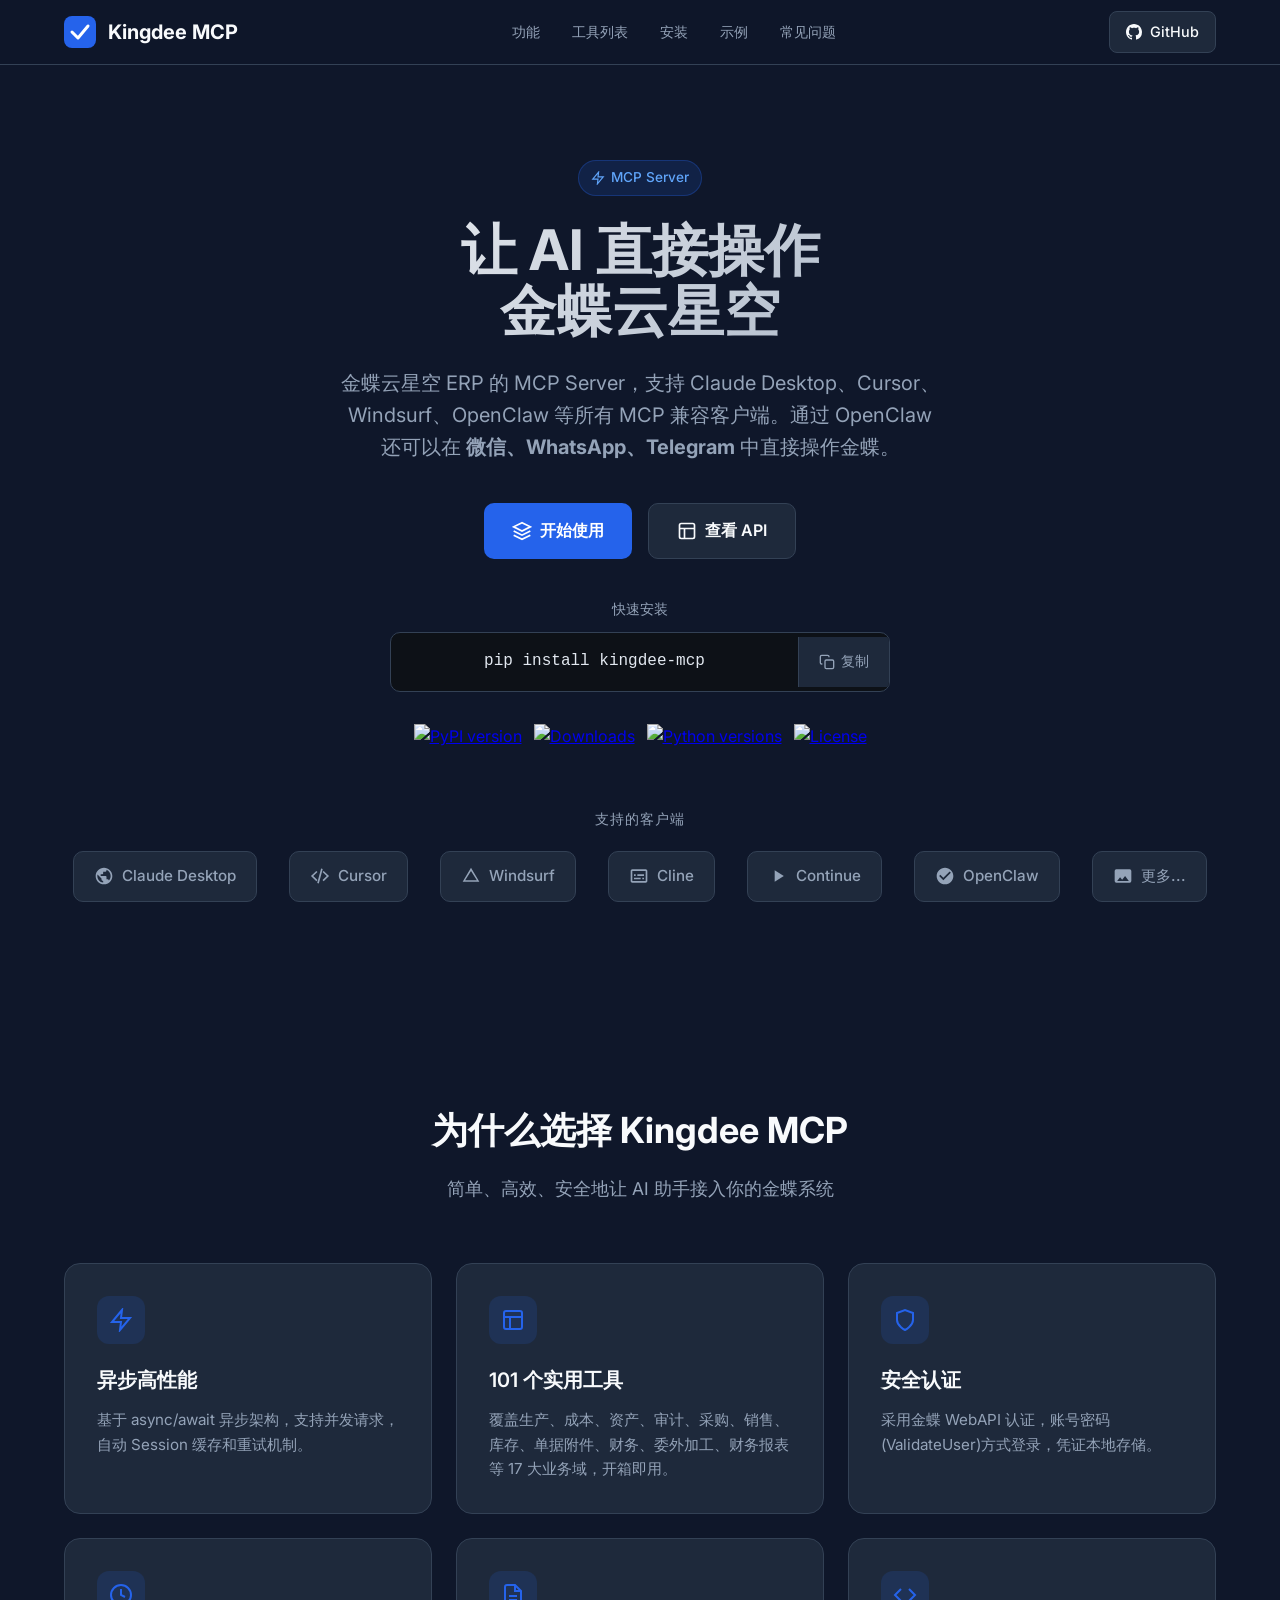
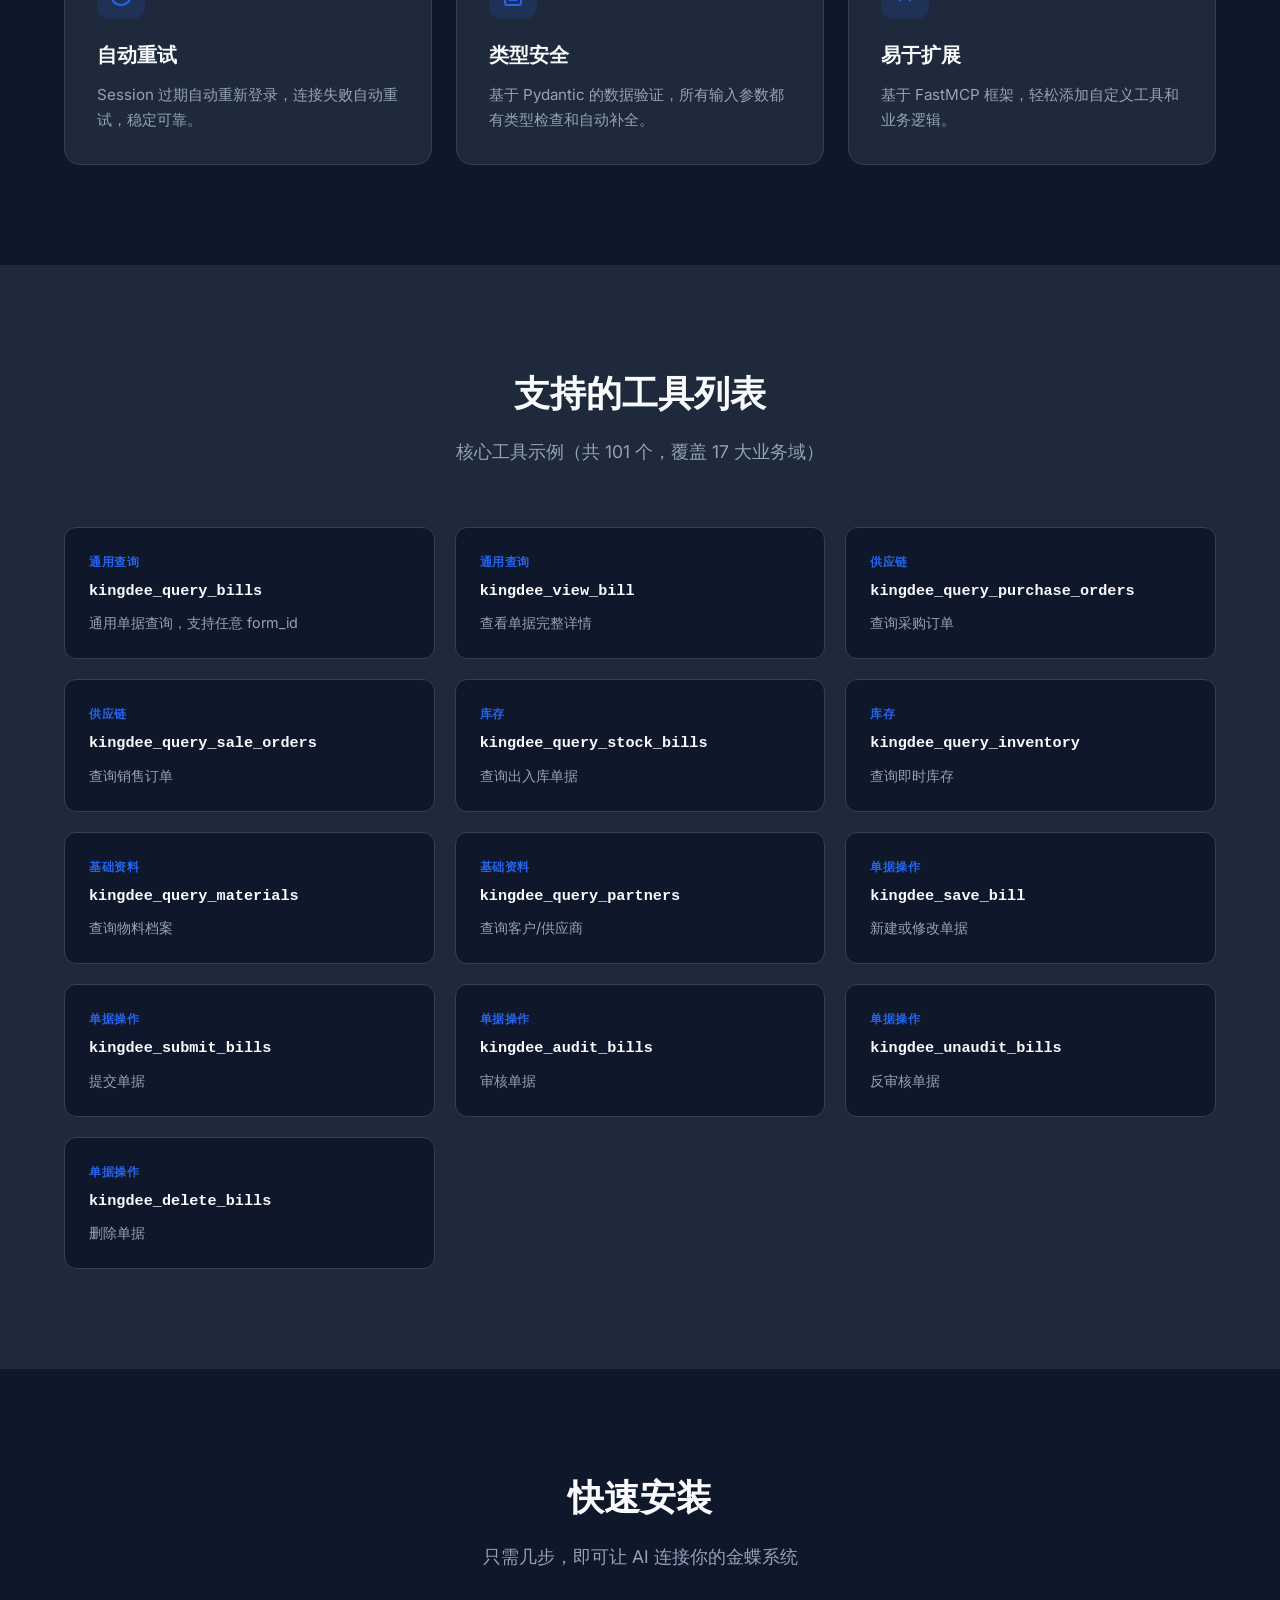
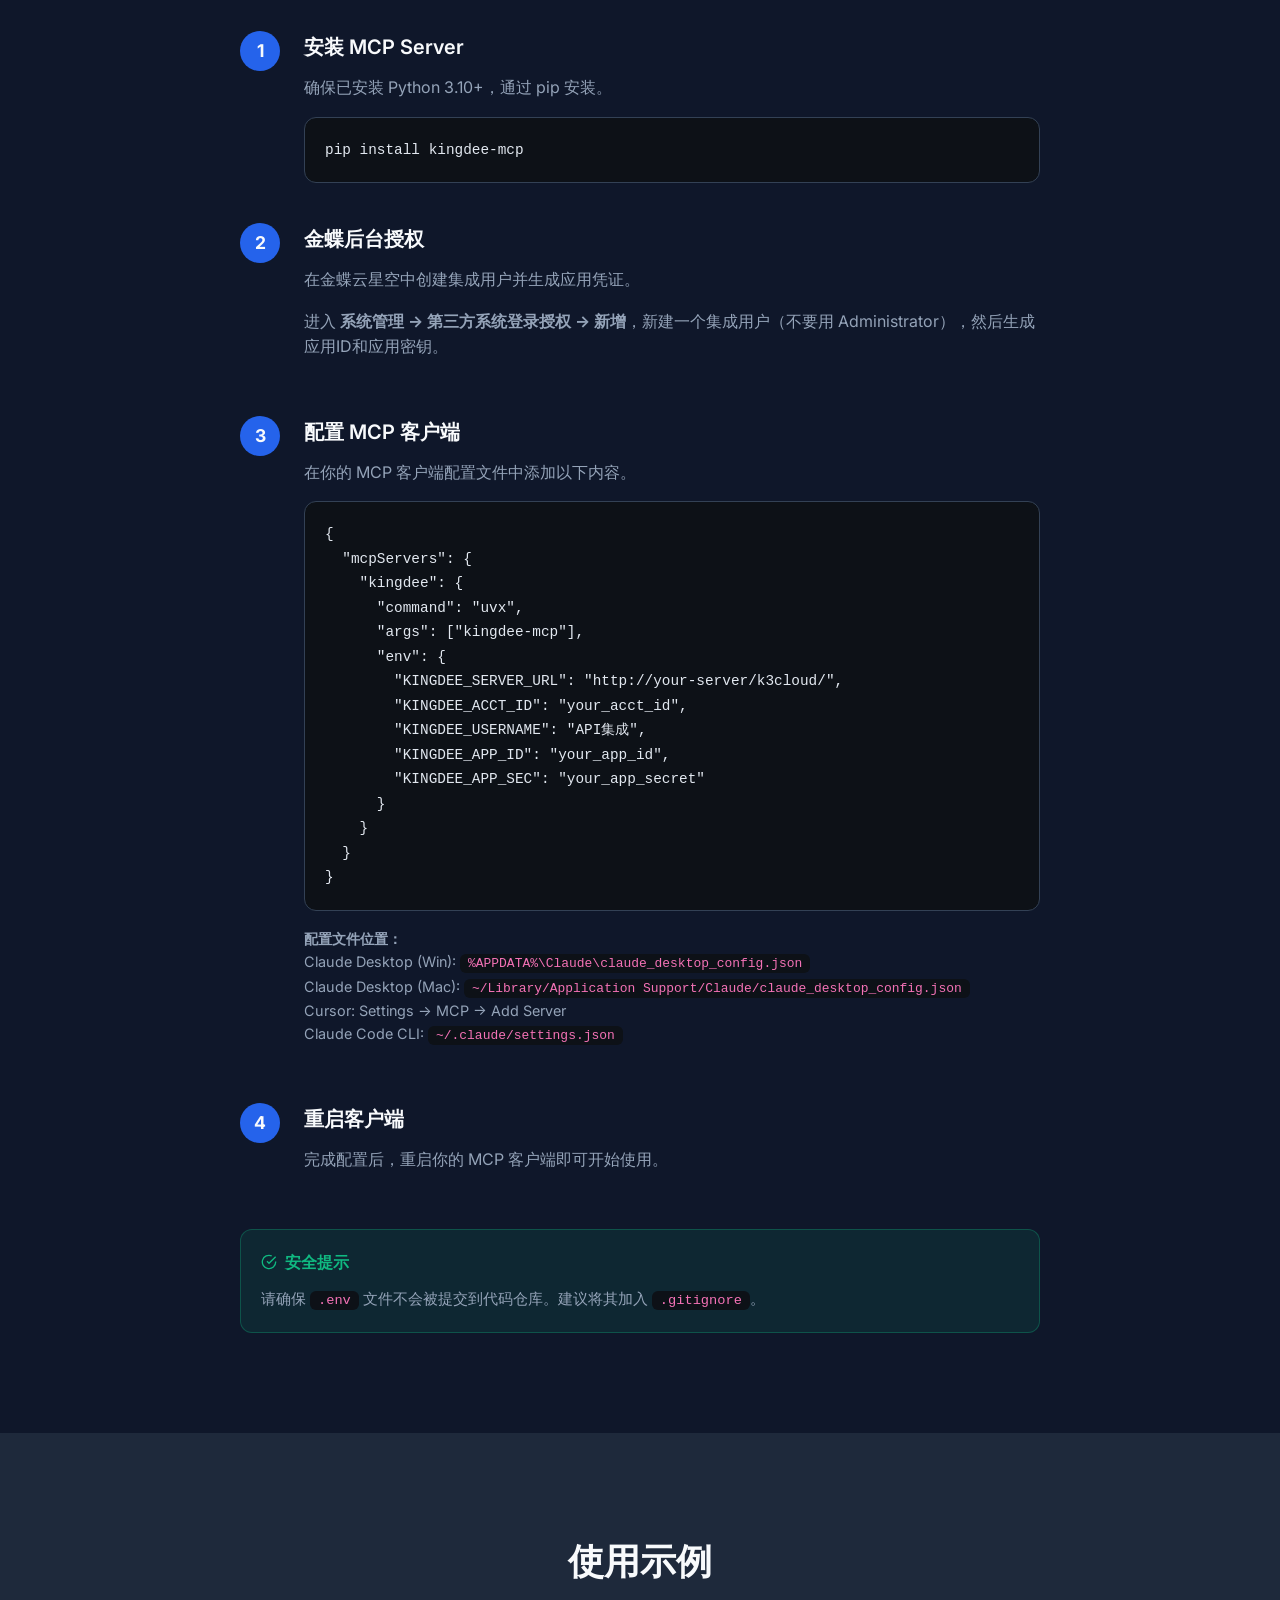
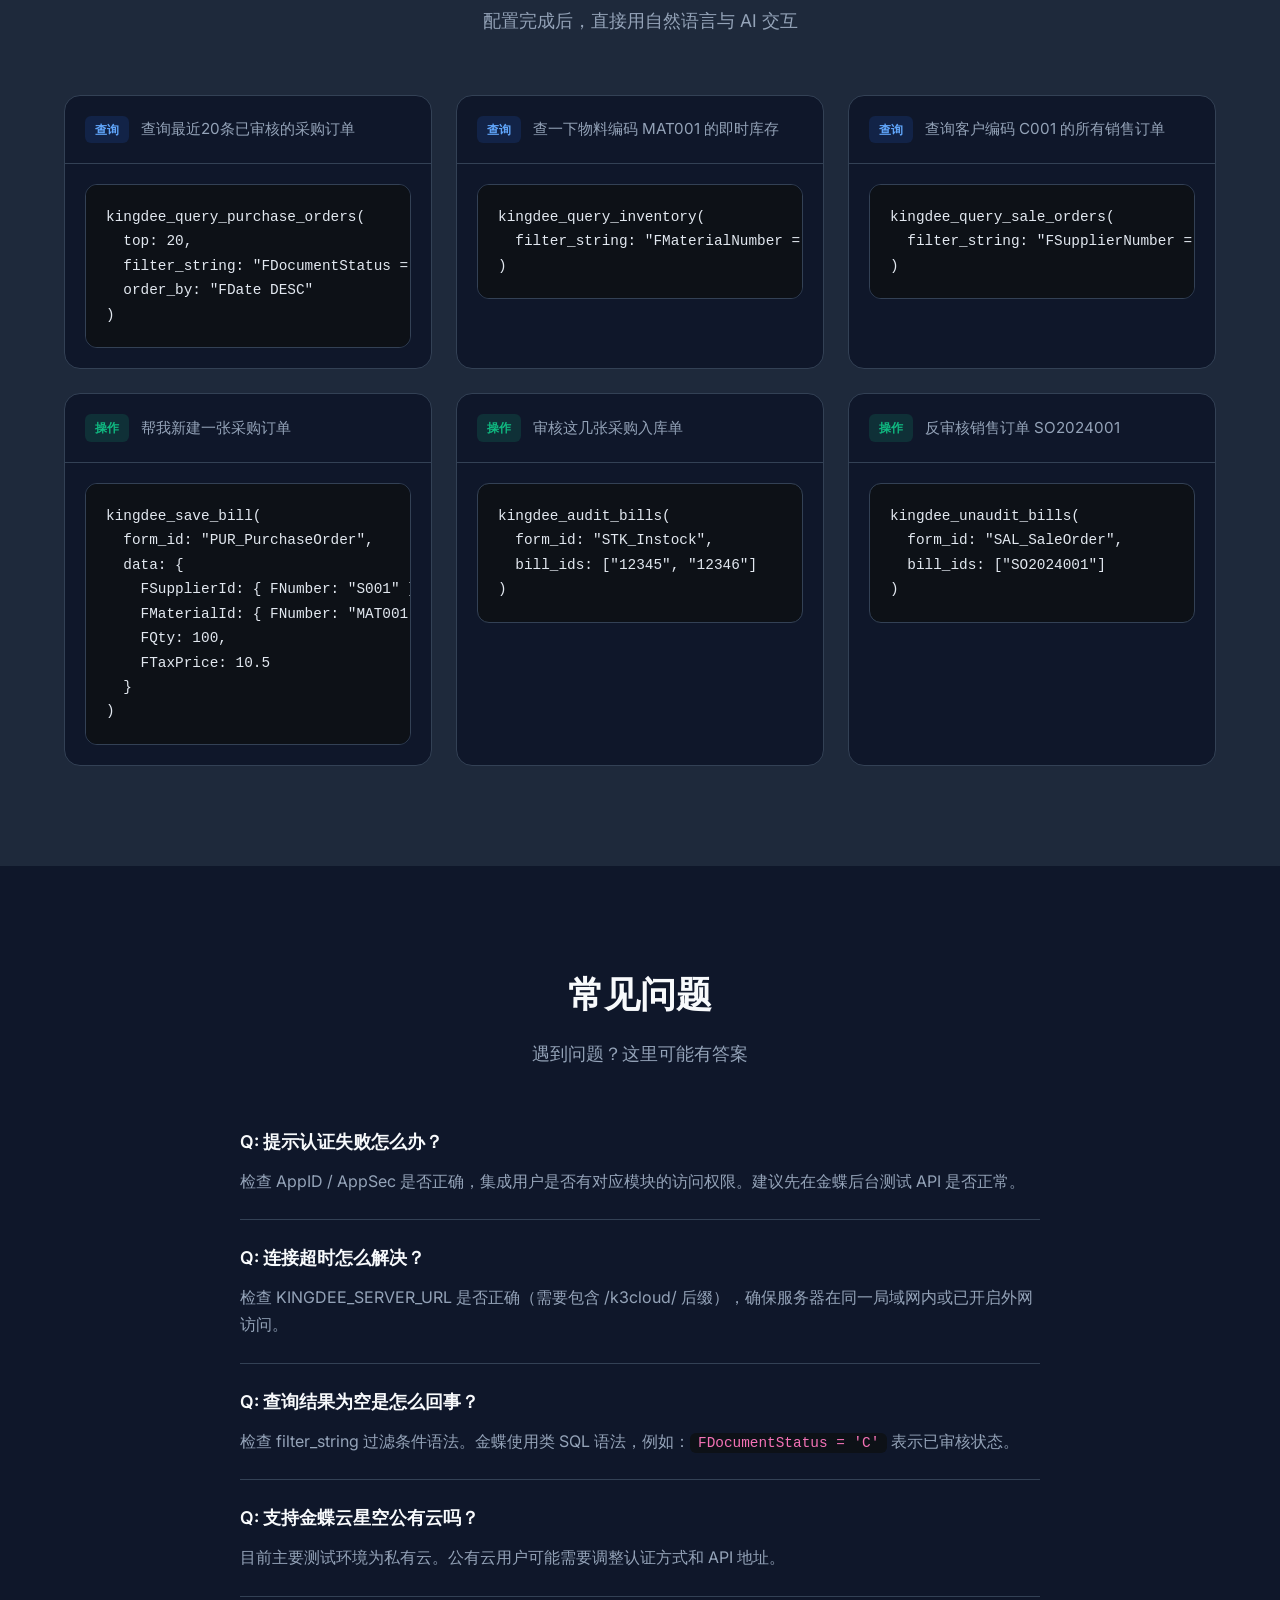
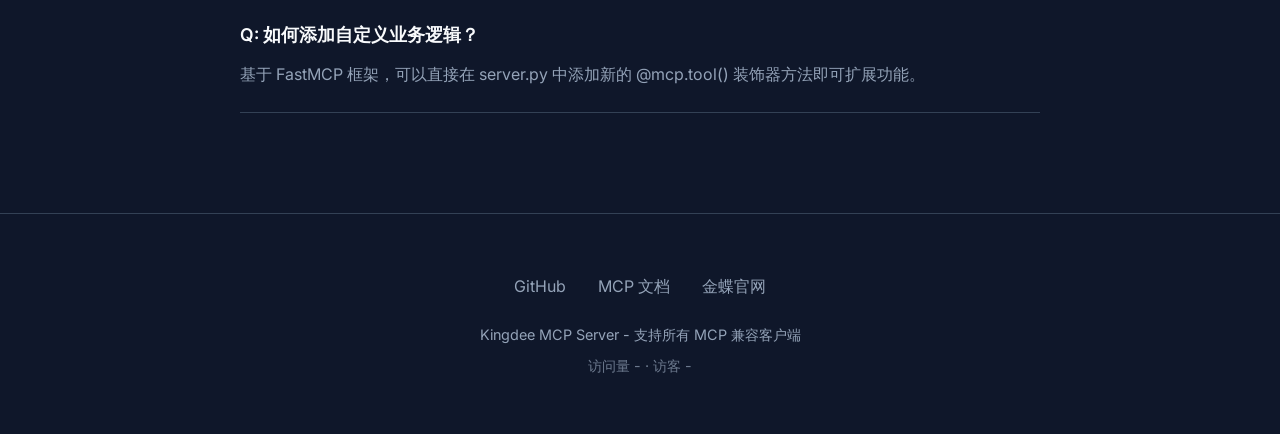
==== commit e3a2374b: "docs(site): 官网首页接入不蒜子访问统计 + 工具数更新到 101 - 页脚接入 busuanzi 访问量/访客数（PR #17 的功能，已按最新 gh-pages 重新落地） - 特性卡 " ====
--- a/index.html
+++ b/index.html
@@ -1222,6 +1222,9 @@
         <a href="https://www.kingdee.com/" target="_blank">金蝶官网</a>
       </div>
       <p class="footer-copy">Kingdee MCP Server - 支持所有 MCP 兼容客户端</p>
+      <p class="footer-copy" style="margin-top:8px; opacity:0.7;">
+        访问量 <span id="busuanzi_value_site_pv">-</span> · 访客 <span id="busuanzi_value_site_uv">-</span>
+      </p>
     </div>
   </footer>
 
@@ -1294,5 +1297,7 @@
       });
     }
   </script>
+  <!-- 访问统计：不蒜子 busuanzi（第三方统计服务，提供站点访问量与访客数） -->
+  <script async src="//busuanzi.ibruce.info/busuanzi/2.3/busuanzi.pure.mini.js"></script>
 </body>
 </html>
